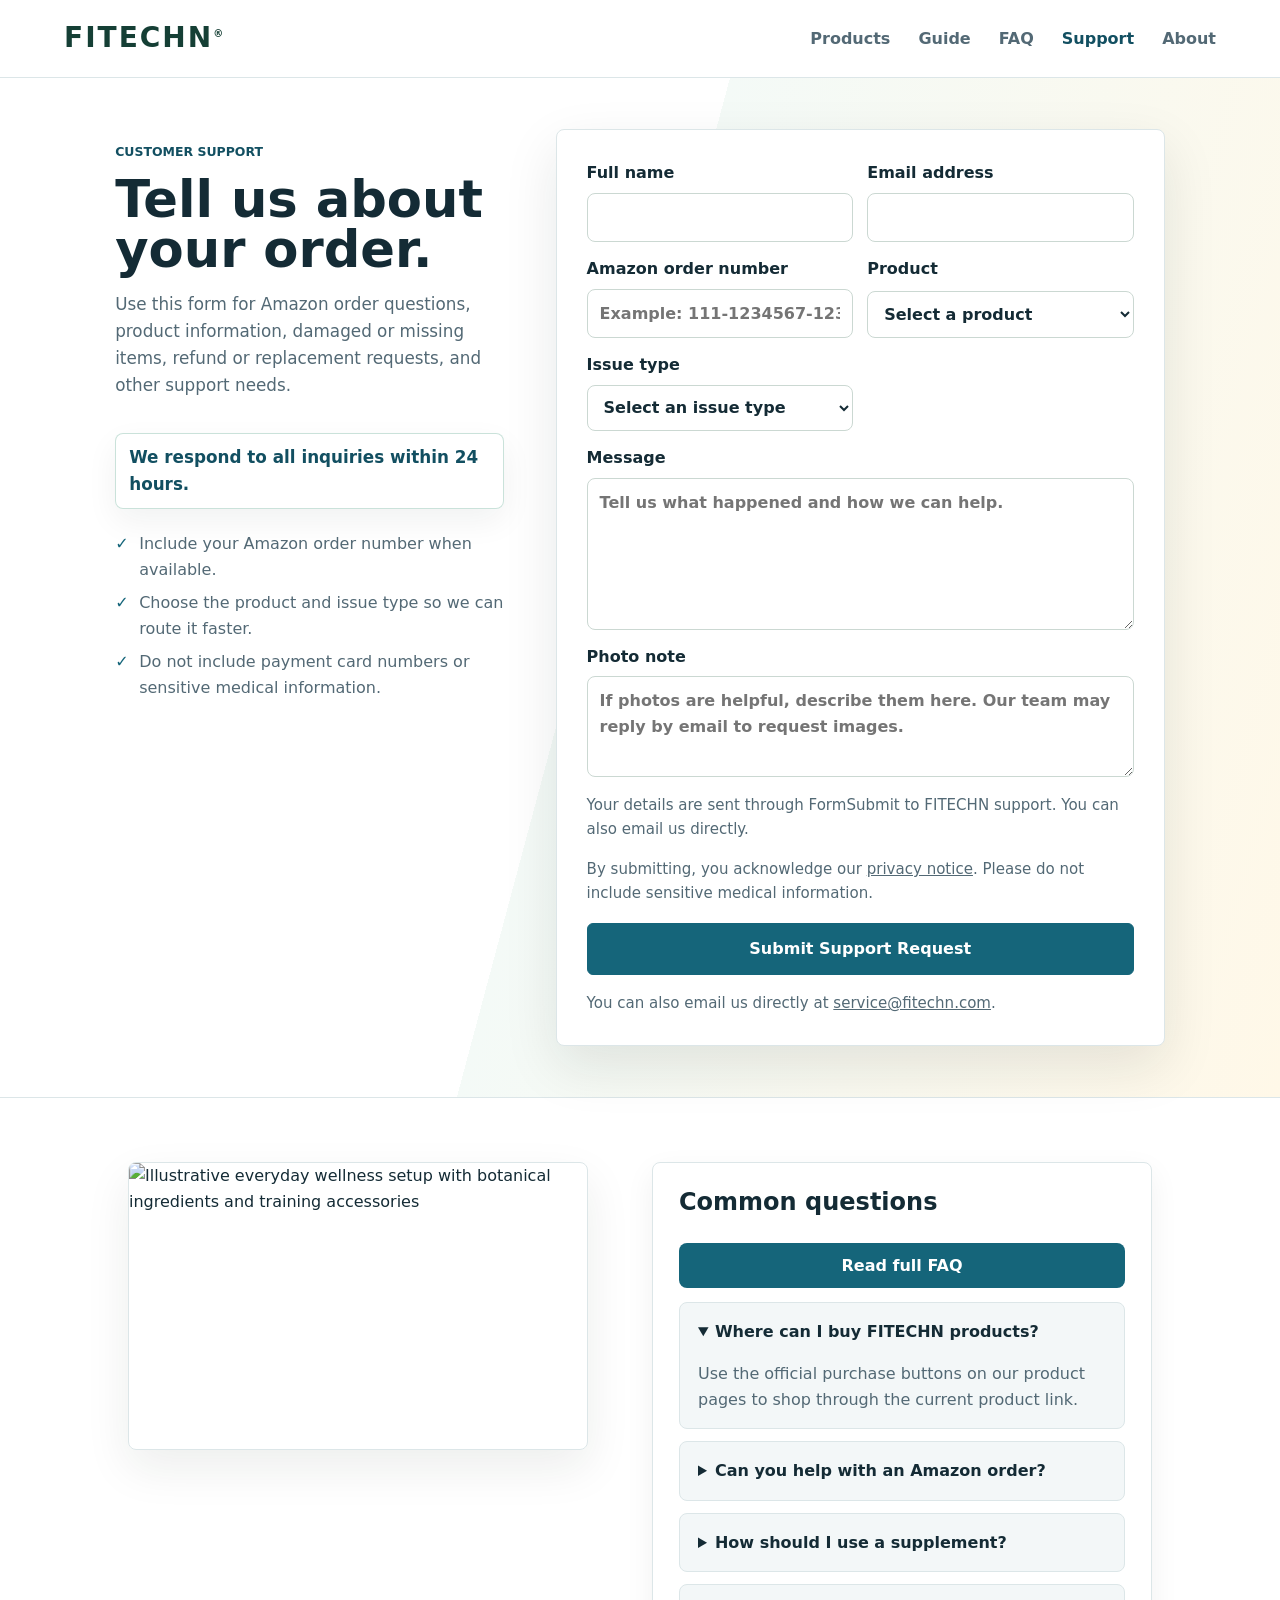
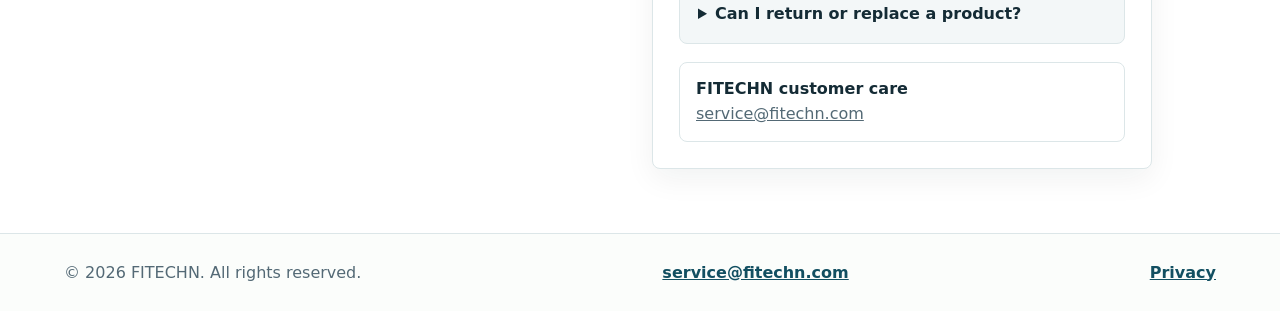
==== support.html @ 208695cc "Publish FITECHN website pages and styles" ====
<!doctype html><html lang="en"><head><meta charset="utf-8"><meta name="viewport" content="width=device-width,initial-scale=1"><title>Support | FITECHN</title><meta name="description" content="FITECHN dietary supplements. Explore creatine gummies and oil of oregano softgels, product details and customer support."><link rel="stylesheet" href="styles.css?v=visual-polish-final"><link rel="stylesheet" href="fitechn.css?v=visual-polish-final"></head><body><header class="site-header"><a class="brand wordmark" href="index.html" aria-label="FITECHN home"><span class="fitechn-wordmark">FITECHN<span>®</span></span></a><nav class="site-nav" aria-label="Primary navigation"><a href="products.html" >Products</a><a href="guide.html" >Guide</a><a href="faq.html" >FAQ</a><a href="support.html" aria-current="page">Support</a><a href="about.html" >About</a></nav></header><main>
<section class="support-entry-section">
  <div class="support-entry-copy">
    <p class="eyebrow">Customer support</p>
    <h1>Tell us about your order.</h1>
    <p>Use this form for Amazon order questions, product information, damaged or missing items, refund or replacement requests, and other support needs.</p>
    <p class="support-promise-chip">We respond to all inquiries within 24 hours.</p>
    <ul class="support-quick-list">
      <li>Include your Amazon order number when available.</li>
      <li>Choose the product and issue type so we can route it faster.</li>
      <li>Do not include payment card numbers or sensitive medical information.</li>
    </ul>
  </div>
  <form class="support-form support-form-priority" id="supportForm" action="https://formsubmit.co/service@fitechn.com" method="POST">
    <input type="hidden" name="_subject" value="New FITECHN support request">
    <input type="hidden" name="_template" value="table">
    <input type="hidden" name="_captcha" value="false">
    <input type="hidden" name="_next" value="https://www.fitechn.com/thank-you.html">
    <div class="support-form-grid">
      <label>Full name<input name="name" autocomplete="name" required></label>
      <label>Email address<input type="email" name="email" autocomplete="email" required></label>
      <label>Amazon order number<input name="Amazon order number" placeholder="Example: 111-1234567-1234567"></label>
      <label>Product<select name="Product" id="productSelect"><option value="">Select a product</option></select></label>
      <label>Issue type<select name="Issue type" required><option value="">Select an issue type</option><option>Order question</option><option>Product information</option><option>Damaged or missing item</option><option>Refund or replacement request</option><option>Other support request</option></select></label>
      <label class="form-wide">Message<textarea name="Message" rows="5" placeholder="Tell us what happened and how we can help." required></textarea></label>
      <label class="form-wide">Photo note<textarea name="Photo note" rows="3" placeholder="If photos are helpful, describe them here. Our team may reply by email to request images."></textarea></label>
    </div>
    <p class="form-note">Your details are sent through FormSubmit to FITECHN support. You can also email us directly.</p>
    <p class="form-note">By submitting, you acknowledge our <a href="privacy.html">privacy notice</a>. Please do not include sensitive medical information.</p><button class="button primary support-submit-button" type="submit">Submit Support Request</button>
    <p class="form-note">You can also email us directly at <a href="mailto:service@fitechn.com">service@fitechn.com</a>.</p>
  </form>
</section>
<section class="support-context-section">
  <figure><img src="assets/brand-studio.png" alt="Illustrative everyday wellness setup with botanical ingredients and training accessories"></figure>
  <aside class="faq-panel support-faq-panel"><h2>Common questions</h2><a class="text-link faq-more-link faq-more-link-top" href="faq.html">Read full FAQ</a><details open><summary>Where can I buy FITECHN products?</summary><p>Use the official purchase buttons on our product pages to shop through the current product link.</p></details><details><summary>Can you help with an Amazon order?</summary><p>Yes. Please include your Amazon order number, product name, email address, and a short explanation of the issue.</p></details><details><summary>How should I use a supplement?</summary><p>Follow the directions on the product label. If you have a medical condition, take medication, are pregnant, or are nursing, ask a healthcare professional first.</p></details><details><summary>Can I return or replace a product?</summary><p>Share your order details with our support team. We will review the request and guide you based on the situation and order policy.</p></details><div class="company-note support-company-note"><strong>FITECHN customer care</strong><br><a href="mailto:service@fitechn.com">service@fitechn.com</a></div></aside>
</section>
</main><footer class="site-footer"><p>&copy; <span id="year"></span> FITECHN. All rights reserved.</p><a href="mailto:service@fitechn.com">service@fitechn.com</a><a href="privacy.html">Privacy</a></footer><script src="products-data.js?v=20261020"></script><script src="site.js?v=wide-restored"></script></body></html>
---- styles.css ----
:root{--ink:#18201f;--muted:#5f6f6b;--line:#dfe8e3;--soft:#f4f8f5;--white:#fff;--green:#0f7b57;--green-dark:#095c42;--gold:#c8912b;--shadow:0 18px 55px rgba(24,32,31,.1)}*{box-sizing:border-box}body{margin:0;font-family:Inter,ui-sans-serif,system-ui,-apple-system,BlinkMacSystemFont,"Segoe UI",sans-serif;color:var(--ink);background:var(--white);line-height:1.6}a{color:inherit}.site-header{position:sticky;top:0;z-index:10;display:flex;align-items:center;justify-content:space-between;gap:24px;min-height:76px;padding:16px clamp(20px,5vw,72px);background:rgba(255,255,255,.94);border-bottom:1px solid var(--line);backdrop-filter:blur(14px)}.brand{display:inline-flex;align-items:center;gap:10px;min-width:max-content;font-weight:800;text-decoration:none}.brand-mark{display:grid;place-items:center;width:34px;height:34px;color:#fff;background:var(--green);border-radius:8px}.site-nav{display:flex;align-items:center;gap:clamp(12px,3vw,28px);color:var(--muted);font-weight:650}.site-nav a{text-decoration:none}.site-nav a:hover,.site-nav [aria-current=page]{color:var(--green-dark)}.hero,.page-hero,.product-detail-hero,.split-section,.section,.support-layout,.values-grid,.notice{width:min(1160px,calc(100% - 40px));margin-inline:auto}.hero{display:grid;grid-template-columns:minmax(0,1.05fr) minmax(280px,.95fr);gap:clamp(32px,6vw,80px);align-items:center;min-height:calc(100vh - 140px);padding:46px 0 36px}.hero h1,.page-hero h1,.product-detail-hero h1{max-width:760px;margin:0;font-size:clamp(2.35rem,5vw,4.8rem);line-height:1.02;letter-spacing:0}.hero-text,.page-hero p,.detail-copy p,.split-section p,.quality-panel p,.values-grid p{color:var(--muted);font-size:1.05rem}.eyebrow,.category{margin:0 0 12px;color:var(--green-dark);font-size:.78rem;font-weight:800;letter-spacing:0;text-transform:uppercase}.hero-actions,.card-actions{display:flex;flex-wrap:wrap;gap:12px;margin-top:26px}.button{display:inline-flex;align-items:center;justify-content:center;min-height:46px;padding:12px 18px;border:1px solid transparent;border-radius:8px;font-weight:800;text-decoration:none;cursor:pointer}.button.primary{color:#fff;background:var(--green)}.button.primary:hover{background:var(--green-dark)}.button.secondary{color:var(--ink);background:#fff;border-color:var(--line)}.button.secondary:hover{border-color:var(--green)}.trust-row{display:flex;flex-wrap:wrap;gap:10px;margin-top:28px}.trust-row a{padding:8px 12px;color:var(--green-dark);background:var(--soft);border:1px solid var(--line);border-radius:8px;font-size:.88rem;font-weight:700;text-decoration:none}.trust-row a:hover{border-color:var(--green);background:#fff}.hero-product{display:grid;place-items:center;min-height:420px;background:linear-gradient(145deg,var(--soft),#eef6fb);border:1px solid var(--line);border-radius:8px;box-shadow:var(--shadow)}.product-visual{position:relative;display:grid;place-items:center;width:164px;height:230px;color:var(--ink);background:linear-gradient(90deg,#f7faf8,#fff 45%,#e9f1ed);border:1px solid #cbd8d2;border-radius:18px 18px 26px 26px;box-shadow:0 18px 36px rgba(24,32,31,.13)}.product-visual.large{width:230px;height:330px}.product-visual.detail{width:min(280px,76vw);height:380px}.cap{position:absolute;top:-34px;width:62%;height:42px;background:var(--green-dark);border-radius:10px 10px 3px 3px}.label{display:grid;place-items:center;width:78%;min-height:34%;padding:14px;text-align:center;color:var(--green-dark);background:#f9fbf7;border:2px solid var(--gold);border-radius:8px;font-weight:700;overflow:hidden;overflow-wrap:anywhere;line-height:1.25}.section{padding:70px 0}.section-heading{max-width:720px;margin-bottom:28px}.section-heading h2,.split-section h2,.quality-panel h3,.faq-panel h2,.values-grid h2,.detail-grid h2{margin:0 0 14px;line-height:1.14}.product-grid{display:grid;grid-template-columns:repeat(3,minmax(0,1fr));gap:20px}.product-card,.values-grid article,.detail-grid article,.faq-panel,.support-form{background:#fff;border:1px solid var(--line);border-radius:8px;box-shadow:0 10px 30px rgba(24,32,31,.06)}.product-card{display:grid;grid-template-rows:260px 1fr;overflow:hidden}.product-card>.product-visual{place-self:center}.product-card-body{padding:22px;border-top:1px solid var(--line)}.product-card h3{min-height:58px;margin:0 0 8px;font-size:1.32rem;line-height:1.2}.product-card p{color:var(--muted)}.split-section{display:grid;grid-template-columns:minmax(0,1fr) minmax(280px,420px);gap:28px;align-items:start;padding:70px 0;border-top:1px solid var(--line)}.quality-panel{padding:26px;background:var(--soft);border:1px solid var(--line);border-radius:8px}.check-list,.plain-list{display:grid;gap:10px;padding:0;margin:0;list-style:none}.check-list li,.plain-list li{position:relative;padding-left:28px}.check-list li:before{content:"✓";position:absolute;left:0;color:var(--green);font-weight:900}.plain-list li:before{content:"";position:absolute;left:0;top:.7em;width:8px;height:8px;background:var(--gold);border-radius:50%}.text-link{color:var(--green-dark);font-weight:800}.notice{margin-bottom:56px;padding:18px 20px;color:#43534f;background:#fffaf0;border:1px solid #efdba8;border-radius:8px}.page-hero{padding:80px 0 44px}.page-hero.compact{max-width:860px}.product-detail-hero{display:grid;grid-template-columns:minmax(260px,420px) minmax(0,1fr);gap:clamp(28px,6vw,72px);align-items:center;padding:82px 0 58px}.product-detail-hero>.product-visual{justify-self:center}.detail-grid,.values-grid{display:grid;grid-template-columns:repeat(3,minmax(0,1fr));gap:20px;width:min(1160px,calc(100% - 40px));margin:0 auto;padding:28px 0 70px}.detail-grid article,.values-grid article{padding:26px}.faq-list,.faq-panel{display:grid;gap:12px}details{padding:16px 18px;background:var(--soft);border:1px solid var(--line);border-radius:8px}summary{color:var(--ink);font-weight:800;cursor:pointer}details p{margin-bottom:0;color:var(--muted)}.support-layout{display:grid;grid-template-columns:minmax(0,1fr) minmax(300px,430px);gap:24px;align-items:start;padding:28px 0 70px}.support-form,.faq-panel{padding:26px}.support-form{display:grid;gap:16px}label{display:grid;gap:7px;color:var(--ink);font-weight:750}input,select,textarea{width:100%;min-height:46px;padding:11px 12px;color:var(--ink);background:#fff;border:1px solid #cbd8d2;border-radius:8px;font:inherit}textarea{resize:vertical}.form-note{margin:0;color:var(--muted);font-size:.94rem}.site-footer{display:flex;justify-content:space-between;gap:18px;padding:26px clamp(20px,5vw,72px);color:var(--muted);border-top:1px solid var(--line)}.site-footer p{margin:0}.site-footer a{color:var(--green-dark);font-weight:750}@media (max-width:900px){.hero,.product-detail-hero,.split-section,.support-layout,.detail-grid,.values-grid{grid-template-columns:1fr}.hero{min-height:auto}.hero-product{min-height:360px}.product-grid{grid-template-columns:repeat(2,minmax(0,1fr))}}@media (max-width:640px){.site-header,.site-footer{align-items:flex-start;flex-direction:column}.site-nav{width:100%;justify-content:space-between}.hero,.page-hero,.product-detail-hero,.section,.split-section,.support-layout,.values-grid,.detail-grid,.notice{width:min(100% - 28px,1160px)}.hero h1,.page-hero h1,.product-detail-hero h1{font-size:2.35rem}.product-grid{grid-template-columns:1fr}.product-card{grid-template-rows:230px 1fr}.button{width:100%}}





.product-photo-wrap{display:grid;place-items:center;min-height:260px;padding:22px;background:#fff}.product-photo-wrap.detail{min-height:420px;padding:28px}.product-photo{display:block;max-width:100%;max-height:250px;object-fit:contain}.product-photo-wrap.detail .product-photo{max-height:390px}.product-card>.product-photo-wrap{place-self:stretch}

.guide-band{border-top:1px solid var(--line)}.guide-grid{display:grid;grid-template-columns:repeat(3,minmax(0,1fr));gap:20px}.guide-card,.guide-article{background:#fff;border:1px solid var(--line);border-radius:8px;box-shadow:0 10px 30px rgba(24,32,31,.06)}.guide-card{padding:24px}.guide-card h3{margin:0 0 10px;font-size:1.22rem;line-height:1.2}.guide-card p{color:var(--muted)}.article-stack{display:grid;gap:22px;width:min(920px,calc(100% - 40px));margin:0 auto;padding:20px 0 70px}.guide-article{padding:30px}.guide-article h2{margin:0 0 14px;line-height:1.16}.guide-article p{color:var(--muted);font-size:1.04rem}@media (max-width:900px){.guide-grid{grid-template-columns:1fr}}@media (max-width:640px){.article-stack{width:min(100% - 28px,920px)}.guide-article{padding:22px}}



.company-note{padding:14px 16px;color:var(--muted);background:#fff;border:1px solid var(--line);border-radius:8px;line-height:1.55}.company-note strong{color:var(--ink)}

.brand-story-band,.story-section{display:grid;grid-template-columns:minmax(0,1fr) minmax(280px,420px);gap:28px;align-items:center;width:min(1160px,calc(100% - 40px));margin:0 auto;padding:64px 0;border-top:1px solid var(--line)}
.brand-story-band{border-bottom:1px solid var(--line)}
.story-copy h2,.story-section h2{margin:0 0 16px;line-height:1.12;font-size:clamp(1.8rem,3vw,2.7rem)}
.story-copy p,.story-section p{color:var(--muted);font-size:1.05rem}
.story-points,.story-card{display:grid;gap:12px;padding:24px;background:var(--soft);border:1px solid var(--line);border-radius:8px}
.story-visual-stack{display:grid;gap:14px}
.image-card{margin:0;overflow:hidden;background:var(--soft);border:1px solid var(--line);border-radius:8px;box-shadow:0 16px 42px rgba(24,32,31,.08)}
.image-card img,.card-image,.wide-image-section img{display:block;width:100%;height:100%;object-fit:cover}
.image-card{aspect-ratio:16/10}
.wide-image-section{width:min(920px,calc(100% - 40px));margin:0 auto 10px;overflow:hidden;aspect-ratio:16/8;border:1px solid var(--line);border-radius:8px;box-shadow:0 16px 42px rgba(24,32,31,.08)}
.card-image{height:clamp(240px,18vw,330px);border-radius:6px;margin-bottom:8px}
.story-points div{display:flex;align-items:center;gap:12px;padding:14px;background:#fff;border:1px solid var(--line);border-radius:8px}
.story-points strong{display:grid;place-items:center;width:34px;height:34px;color:#fff;background:var(--green);border-radius:8px;font-size:.82rem}
.story-points span{font-weight:800;color:var(--green-dark)}
.story-card h3{margin:0 0 10px;font-size:1.3rem}
@media (max-width:900px){.brand-story-band,.story-section{grid-template-columns:1fr}}
@media (max-width:640px){.brand-story-band,.story-section{width:min(100% - 28px,1160px);padding:44px 0}.story-points,.story-card{padding:18px}.wide-image-section{width:min(100% - 28px,920px);aspect-ratio:4/3}.card-image{height:180px}}

.brand{gap:12px}
.brand-mark{position:relative;width:42px;height:42px;background:linear-gradient(135deg,var(--green-dark),var(--green));border-radius:12px;box-shadow:0 10px 22px rgba(9,92,66,.18);overflow:hidden}
.brand-mark:before{content:"";position:absolute;inset:-18px auto auto -16px;width:42px;height:42px;background:rgba(255,255,255,.16);border-radius:50%}
.brand-mark span{position:relative;font-size:.82rem;letter-spacing:0;font-weight:900}
.brand-text{display:grid;gap:1px;line-height:1.05}
.brand-text strong{font-size:1.08rem;letter-spacing:0}
.brand-text small{color:var(--muted);font-size:.68rem;font-weight:800;letter-spacing:.06em;text-transform:uppercase}
@media (max-width:640px){.brand-mark{width:38px;height:38px;border-radius:10px}.brand-text small{font-size:.62rem}.brand-text strong{font-size:1rem}}

.brand.wordmark{gap:0;min-width:0}
.brand-wordmark{position:relative;display:inline-flex;align-items:baseline;gap:0;color:var(--ink);font-size:1.42rem;font-weight:900;line-height:1;letter-spacing:0}
.brand-wordmark span:nth-child(2){color:var(--green);position:relative}
.brand-wordmark span:nth-child(2):before{content:"";position:absolute;right:.15em;top:-.42em;width:.58em;height:.34em;background:var(--green);border-radius:100% 0 100% 0;transform:rotate(-24deg);opacity:.95}
.brand-wordmark span:nth-child(2):after{content:"";position:absolute;left:.04em;right:.06em;bottom:-.18em;height:3px;background:linear-gradient(90deg,rgba(15,123,87,0),var(--green),rgba(15,123,87,0));border-radius:999px}
.brand-wordmark:after{content:"";position:absolute;right:-1.05em;top:.08em;width:.72em;height:.72em;border:2px solid rgba(15,123,87,.28);border-left-color:transparent;border-bottom-color:transparent;border-radius:50%;transform:rotate(24deg)}
@media (max-width:640px){.brand-wordmark{font-size:1.18rem}.brand-wordmark:after{display:none}}

.hero{grid-template-columns:minmax(0,.86fr) minmax(380px,1.14fr);gap:clamp(34px,5vw,70px)}
.hero h1{font-size:clamp(2.45rem,4.8vw,4.8rem)}
.hero-text{max-width:610px}
.hero-showcase{position:relative;display:grid;place-items:center;min-height:560px;padding:34px;background:linear-gradient(145deg,#f7fbf8,#eef7f4 55%,#fff8e8);border:1px solid var(--line);border-radius:8px;box-shadow:var(--shadow);overflow:hidden}
.hero-showcase:before{content:"";position:absolute;inset:10% 8% auto auto;width:220px;height:220px;background:radial-gradient(circle,rgba(15,123,87,.16),rgba(15,123,87,0) 68%);pointer-events:none}
.hero-card{position:relative;z-index:1;display:grid;place-items:center;width:min(100%,360px);padding:24px;background:rgba(255,255,255,.86);border:1px solid rgba(203,216,210,.9);border-radius:8px;box-shadow:0 22px 55px rgba(24,32,31,.12);animation:floatProduct 5s ease-in-out infinite}
.showcase-kicker{justify-self:start;margin:0 0 12px;color:var(--green-dark);font-size:.76rem;font-weight:850;text-transform:uppercase}
.hero-product-photo{display:block;width:min(82%,260px);max-height:310px;object-fit:contain;filter:drop-shadow(0 20px 24px rgba(24,32,31,.16))}
.showcase-copy{width:100%;padding-top:14px;text-align:left}
.showcase-copy h2{margin:0 0 6px;font-size:1.18rem;line-height:1.18}
.showcase-copy p{margin:0;color:var(--muted);font-size:.96rem}
.showcase-badge{position:absolute;z-index:2;padding:10px 12px;color:var(--green-dark);background:#fff;border:1px solid var(--line);border-radius:8px;box-shadow:0 12px 28px rgba(24,32,31,.1);font-size:.88rem;font-weight:800}
.showcase-badge.top{top:56px;right:22px}
.showcase-badge.bottom{left:22px;bottom:64px}
@keyframes floatProduct{0%,100%{transform:translateY(0)}50%{transform:translateY(-10px)}}
@media (max-width:900px){.hero{grid-template-columns:1fr}.hero-showcase{min-height:390px}}
@media (max-width:640px){.hero h1{font-size:2.65rem}.hero-showcase{min-height:430px;padding:18px}.showcase-badge{position:static;justify-self:stretch;margin-top:10px;text-align:center}.hero-card{width:100%;padding:18px}.hero-product-photo{max-height:230px}}

.brand-hub{background:linear-gradient(145deg,#f7fbf8,#eef7f4 54%,#fff8e8);isolation:isolate}
.brand-hub:before{inset:auto -50px -70px auto;width:260px;height:260px;background:radial-gradient(circle,rgba(200,145,43,.18),rgba(200,145,43,0) 68%)}
.hub-orbit{position:absolute;inset:54px;z-index:0;border:1px solid rgba(15,123,87,.16);border-radius:50%;animation:slowSpin 18s linear infinite}
.hub-orbit:before,.hub-orbit:after{content:"";position:absolute;inset:42px;border:1px solid rgba(15,123,87,.13);border-radius:50%}
.hub-orbit:after{inset:86px;border-color:rgba(200,145,43,.18)}
.hub-orbit span{position:absolute;width:12px;height:12px;background:var(--green);border:3px solid #fff;border-radius:50%;box-shadow:0 8px 18px rgba(15,123,87,.24)}
.hub-orbit span:nth-child(1){top:7%;left:48%}
.hub-orbit span:nth-child(2){right:10%;top:58%;background:var(--gold)}
.hub-orbit span:nth-child(3){left:12%;bottom:22%;background:var(--green-dark)}
.hub-card{position:absolute;z-index:1;background:rgba(255,255,255,.9);border:1px solid rgba(203,216,210,.95);border-radius:8px;box-shadow:0 18px 44px rgba(24,32,31,.1);backdrop-filter:blur(10px)}
.primary-hub-card{left:50%;top:50%;display:grid;gap:14px;width:min(80%,410px);padding:34px;transform:translate(-50%,-50%)}
.primary-hub-card h2{margin:0;font-size:clamp(1.8rem,2.8vw,2.35rem);line-height:1.08}
.primary-hub-card p{margin:0;color:var(--muted)}
.mini-button{justify-self:start;padding:9px 12px;color:#fff;background:var(--green);border-radius:8px;font-size:.88rem;font-weight:800;text-decoration:none}
.hub-card.mini{display:flex;align-items:center;gap:12px;min-width:220px;padding:15px 16px;color:var(--green-dark);font-weight:800;animation:floatProduct 5.5s ease-in-out infinite}
.hub-card.mini{text-decoration:none;cursor:pointer;transition:transform .2s ease,border-color .2s ease,box-shadow .2s ease}
.hub-card.mini:hover{border-color:var(--green);box-shadow:0 20px 48px rgba(24,32,31,.14);transform:translateY(-3px)}
.hub-card.mini strong{display:grid;place-items:center;width:34px;height:34px;color:#fff;background:var(--green);border-radius:8px;font-size:.82rem}
.hub-card.mini span{line-height:1.2}
.verify-card{top:58px;right:28px}
.guide-card-hero{left:28px;bottom:84px;animation-delay:.7s}
.support-card-hero{right:44px;bottom:36px;animation-delay:1.2s}
@keyframes slowSpin{to{transform:rotate(360deg)}}
@media (max-width:900px){.hub-orbit{inset:38px}.primary-hub-card{width:min(86%,360px)}}
@media (max-width:640px){.brand-hub{align-content:center;gap:10px}.hub-orbit{inset:36px}.primary-hub-card{position:relative;left:auto;top:auto;width:100%;transform:none}.hub-card.mini{position:relative;left:auto;right:auto;top:auto;bottom:auto;width:100%;min-width:0;animation:none}.verify-card,.guide-card-hero,.support-card-hero{justify-self:stretch}}

.single-product-grid{grid-template-columns:minmax(0,980px);justify-content:center}
.single-product-grid .product-card{display:grid;grid-template-columns:minmax(280px,.9fr) minmax(0,1.1fr);grid-template-rows:auto;align-items:stretch}
.single-product-grid .product-photo-wrap{min-height:390px;background:linear-gradient(145deg,#fff,#f4f8f5)}
.single-product-grid .product-photo{max-height:350px}
.single-product-grid .product-card-body{display:grid;align-content:center;padding:34px;border-top:0;border-left:1px solid var(--line)}
.single-product-grid .product-card h3{min-height:0;font-size:clamp(1.7rem,3vw,2.45rem)}
.single-product-grid .product-card p{font-size:1.05rem}
@media (max-width:760px){.single-product-grid{grid-template-columns:1fr}.single-product-grid .product-card{grid-template-columns:1fr}.single-product-grid .product-photo-wrap{min-height:260px}.single-product-grid .product-photo{max-height:240px}.single-product-grid .product-card-body{padding:22px;border-left:0;border-top:1px solid var(--line)}}

/* Wide full-bleed layout */
:root{--page-pad:clamp(28px,5vw,96px);--wide-content:1500px;--readable:900px}
body{background:#fbfdfb}
main{overflow:hidden}
.site-header{padding-inline:var(--page-pad)}
.hero{width:100%;max-width:none;margin:0;min-height:calc(100vh - 76px);padding:clamp(58px,6vw,100px) var(--page-pad);grid-template-columns:minmax(0,.88fr) minmax(460px,1fr);gap:clamp(44px,6vw,110px);background:linear-gradient(110deg,#fff 0%,#fff 48%,#f1f8f5 48%,#fff8e8 100%);position:relative}
.hero:after{content:"";position:absolute;inset:auto -120px -150px auto;width:460px;height:460px;background:radial-gradient(circle,rgba(15,123,87,.1),rgba(15,123,87,0) 68%);pointer-events:none}
.hero-copy{width:100%;max-width:720px;justify-self:end;position:relative;z-index:1}
.hero h1{max-width:760px;font-size:clamp(3rem,5.5vw,6.4rem)}
.hero-text{max-width:680px;font-size:1.12rem}
.hero-showcase{width:min(100%,720px);min-height:clamp(520px,42vw,660px);justify-self:start;position:relative;z-index:1}
.section{width:100%;max-width:none;margin:0;padding:clamp(72px,6vw,112px) var(--page-pad)}
.section-heading{max-width:var(--readable);margin:0 auto 34px 0}
.section-heading h2{font-size:clamp(2rem,3.2vw,3.7rem)}
.product-grid,.guide-grid{max-width:var(--wide-content);margin-inline:auto}
.hero+.section{background:#fff}
.brand-story-band,.story-section{width:100%;max-width:none;margin:0;padding:clamp(76px,6vw,118px) var(--page-pad);grid-template-columns:minmax(0,.95fr) minmax(420px,.9fr);gap:clamp(36px,6vw,96px);background:#f4f8f5;border-block:1px solid var(--line)}
.brand-story-band>.story-copy,.story-section>div:first-child{max-width:780px;justify-self:end}
.story-copy h2,.story-section h2{font-size:clamp(2rem,3.2vw,3.8rem)}
.story-visual-stack,.story-card{width:100%;max-width:620px;justify-self:start}
.guide-band{background:#fff;border-top:0}
.split-section{width:100%;max-width:none;margin:0;padding:clamp(76px,6vw,112px) var(--page-pad);grid-template-columns:minmax(0,.95fr) minmax(420px,.65fr);gap:clamp(36px,6vw,96px);background:linear-gradient(100deg,#f8fbf9 0%,#f8fbf9 52%,#fff 52%,#fff 100%);border-top:1px solid var(--line)}
.split-section>div:first-child{max-width:760px;justify-self:end}
.quality-panel{width:100%;max-width:520px;justify-self:start}
.notice{width:auto;max-width:none;margin:0 var(--page-pad) 64px;padding:22px 24px}
.page-hero{width:100%;max-width:none;margin:0;padding:clamp(72px,6vw,116px) var(--page-pad) clamp(48px,4vw,72px);background:linear-gradient(110deg,#fff 0%,#fff 55%,#f2f8f5 55%,#fff8e8 100%)}
.page-hero.compact{max-width:none}
.page-hero h1,.page-hero p{max-width:var(--readable)}
.support-layout,.product-detail-hero{width:100%;max-width:none;margin:0;padding:clamp(52px,5vw,84px) var(--page-pad) clamp(80px,6vw,120px);background:#fff}
.support-layout{grid-template-columns:minmax(0,1fr) minmax(390px,520px);gap:clamp(32px,5vw,76px)}
.support-form{max-width:880px;justify-self:end}
.faq-panel{max-width:520px;justify-self:start}
.product-detail-hero{grid-template-columns:minmax(360px,.8fr) minmax(0,1fr);gap:clamp(42px,6vw,100px)}
.detail-grid,.values-grid{width:100%;max-width:none;margin:0;padding:clamp(50px,5vw,86px) var(--page-pad);grid-template-columns:repeat(3,minmax(0,1fr));background:#fbfdfb}
.article-stack{width:100%;max-width:none;padding:24px var(--page-pad) 96px;background:#fff}
.article-stack>.guide-article{max-width:980px;margin-inline:auto}
.wide-image-section{width:calc(100% - (var(--page-pad) * 2));max-width:1320px}
.site-footer{padding-inline:var(--page-pad)}
@media (max-width:1100px){.hero,.brand-story-band,.story-section,.split-section,.support-layout,.product-detail-hero{grid-template-columns:1fr}.hero-copy,.brand-story-band>.story-copy,.story-section>div:first-child,.split-section>div:first-child,.support-form,.faq-panel,.quality-panel,.story-visual-stack,.story-card{justify-self:stretch;max-width:none}.hero-showcase{justify-self:stretch;width:100%}.brand-story-band,.story-section{background:#f4f8f5}.split-section{background:#f8fbf9}.detail-grid,.values-grid{grid-template-columns:1fr}.product-grid{grid-template-columns:repeat(2,minmax(0,1fr))}}
@media (max-width:640px){:root{--page-pad:18px}.hero,.section,.brand-story-band,.story-section,.split-section,.page-hero,.support-layout,.product-detail-hero,.detail-grid,.values-grid,.article-stack{padding-left:var(--page-pad);padding-right:var(--page-pad)}.hero{padding-top:44px;background:linear-gradient(180deg,#fff 0%,#fff 52%,#f2f8f5 52%,#fff8e8 100%)}.hero h1{font-size:2.65rem}.hero-showcase{min-height:430px}.product-grid,.guide-grid{grid-template-columns:1fr}.notice{margin-inline:var(--page-pad)}.wide-image-section{width:calc(100% - (var(--page-pad) * 2))}}

.card-meta{display:flex;align-items:center;justify-content:space-between;gap:10px;margin-bottom:12px}
.card-meta .category,.card-meta .eyebrow{margin:0}
.status-pill{display:inline-flex;align-items:center;min-height:30px;padding:6px 10px;color:var(--green-dark);background:#f4f8f5;border:1px solid var(--line);border-radius:8px;font-size:.75rem;font-weight:850;white-space:nowrap}
.button.disabled{color:#63736f;background:#eef3f0;border-color:var(--line);cursor:not-allowed}
.product-grid{align-items:stretch}
.product-card{min-height:100%}
.product-card-body{display:grid;align-content:start}
.product-card-body .card-actions{align-self:end}
@media (min-width:1101px){.product-grid{grid-template-columns:repeat(3,minmax(0,1fr))}.product-card h3{min-height:64px}}
@media (max-width:640px){.card-meta{align-items:flex-start;flex-direction:column}.status-pill{white-space:normal}}

.product-showcase-section{background:linear-gradient(180deg,#fff 0%,#fff 18%,#f5faf7 18%,#f5faf7 100%);padding-top:clamp(72px,5vw,96px);padding-bottom:clamp(78px,6vw,118px)}
.product-showcase-section .featured-heading{display:grid;grid-template-columns:minmax(0,1.18fr) minmax(360px,.82fr);gap:clamp(28px,5vw,80px);align-items:end;max-width:var(--wide-content);margin:0 auto clamp(30px,3.6vw,54px)}
.product-showcase-section .featured-heading h2{max-width:940px;margin:0;font-size:clamp(2.25rem,3.35vw,4rem);line-height:1.05}
.heading-copy{max-width:620px;margin:0 0 .35rem;color:var(--muted);font-size:1.06rem}
.product-showcase-section .product-grid{gap:28px;max-width:var(--wide-content)}
.product-showcase-section .product-card{grid-template-rows:310px 1fr;border-color:#d8e5de;box-shadow:0 20px 54px rgba(24,32,31,.08)}
.product-showcase-section .product-photo-wrap{min-height:310px;background:linear-gradient(145deg,#fff,#f7fbf8)}
.product-showcase-section .product-photo{max-height:285px}
.product-showcase-section .product-visual{align-self:center;width:150px;height:212px;transform:translateY(10px)}
.product-showcase-section .product-visual .cap{top:-26px;height:34px}
.product-showcase-section .label{font-size:.82rem}
.product-showcase-section .label strong{white-space:nowrap}
.product-showcase-section .product-card-body{min-height:286px;padding:24px 26px 26px}
.product-showcase-section .product-card h3{min-height:58px;margin-bottom:12px;font-size:1.5rem}
.product-showcase-section .product-card p:not(.category){font-size:1rem;line-height:1.55}
.product-showcase-section .card-actions{margin-top:24px}
@media (max-width:1100px){.product-showcase-section .featured-heading{grid-template-columns:1fr;gap:14px}.product-showcase-section .featured-heading h2{max-width:900px}.heading-copy{max-width:820px}.product-showcase-section .product-card{grid-template-rows:280px 1fr}}
@media (max-width:640px){.product-showcase-section{background:#f5faf7}.product-showcase-section .product-card{grid-template-rows:auto}.product-showcase-section .product-photo-wrap{min-height:240px}.product-showcase-section .product-photo{max-height:220px}.product-showcase-section .product-visual{margin:34px 0 18px;transform:none}.product-showcase-section .product-card-body{min-height:auto;padding:22px}.product-showcase-section .product-card h3{min-height:0}}

/* Align the remaining wide sections to the same visual grid */
.guide-band .section-heading{
  display:grid;
  grid-template-columns:minmax(0,.92fr) minmax(360px,.7fr);
  gap:clamp(28px,5vw,80px);
  align-items:end;
  max-width:var(--wide-content);
  margin:0 auto clamp(28px,3.2vw,48px);
}
.guide-band .section-heading .eyebrow,
.guide-band .section-heading h2{grid-column:1}
.guide-band .section-heading h2{max-width:780px;font-size:clamp(2.2rem,3.8vw,4.25rem)}
.guide-band .section-heading p:not(.eyebrow){grid-column:2;grid-row:1 / span 2;align-self:end;max-width:620px;margin:0;color:var(--muted);font-size:1.06rem}
.guide-grid{gap:28px}
.guide-card{display:grid;align-content:start;min-height:260px;padding:28px}
.guide-card .text-link{align-self:end;margin-top:18px}

.brand-story-band,
.story-section,
.split-section,
.support-layout,
.product-detail-hero{
  padding-left:0;
  padding-right:0;
}
.brand-story-band,
.story-section{
  grid-template-columns:minmax(var(--page-pad),1fr) minmax(0,760px) minmax(380px,620px) minmax(var(--page-pad),1fr);
}
.brand-story-band>.story-copy,
.story-section>div:first-child{
  grid-column:2;
  justify-self:stretch;
  max-width:none;
}
.brand-story-band>.story-visual-stack,
.story-section>.story-card{
  grid-column:3;
  justify-self:stretch;
  max-width:none;
}
.image-card{min-height:360px}
.story-points{grid-template-columns:1fr;box-shadow:0 14px 34px rgba(24,32,31,.05)}

.split-section{
  grid-template-columns:minmax(var(--page-pad),1fr) minmax(0,760px) minmax(380px,520px) minmax(var(--page-pad),1fr);
}
.split-section>div:first-child{
  grid-column:2;
  justify-self:stretch;
  max-width:none;
}
.split-section>.quality-panel{
  grid-column:3;
  justify-self:stretch;
  max-width:none;
}

.page-hero{
  display:grid;
  grid-template-columns:minmax(var(--page-pad),1fr) minmax(0,var(--wide-content)) minmax(var(--page-pad),1fr);
  padding-left:0;
  padding-right:0;
}
.page-hero>*{grid-column:2}
.page-hero h1{max-width:960px;font-size:clamp(2.55rem,4.4vw,5.2rem)}
.page-hero p{max-width:820px}

.about-hero-banner{
  position:relative;
  isolation:isolate;
  align-content:center;
  min-height:100vh;
  padding-top:clamp(96px,10vw,150px);
  padding-bottom:clamp(72px,8vw,126px);
  overflow:hidden;
  color:var(--ink);
  background:#f6faf8;
}
.about-hero-banner:before,
.about-hero-banner:after{
  content:"";
  position:absolute;
  inset:0;
  pointer-events:none;
}
.about-hero-banner:before{
  z-index:-2;
  background-image:url("assets/brand-studio.png");
  background-position:center;
  background-size:cover;
  transform:scale(1.01);
}
.about-hero-banner:after{
  z-index:-1;
  background:
    linear-gradient(90deg,rgba(255,255,255,.94) 0%,rgba(255,255,255,.78) 38%,rgba(255,255,255,.34) 68%,rgba(255,255,255,.06) 100%),
    linear-gradient(180deg,rgba(255,255,255,.12),rgba(244,248,245,.24));
}
.about-hero-banner .eyebrow{color:var(--green-dark)}
.about-hero-banner h1{
  color:var(--ink);
  text-shadow:none;
}
.about-hero-banner p{
  color:#43534f;
  text-shadow:none;
}
@media (max-width:700px){
  .about-hero-banner{
    min-height:100vh;
    align-content:center;
    padding-top:72px;
    padding-bottom:48px;
  }
  .about-hero-banner h1{font-size:clamp(2.15rem,10vw,3rem)}
  .about-hero-banner p{font-size:1rem;line-height:1.5}
  .about-hero-banner:before{background-position:64% center}
  .about-hero-banner:after{
    background:
      linear-gradient(90deg,rgba(255,255,255,.96) 0%,rgba(255,255,255,.84) 62%,rgba(255,255,255,.50) 100%),
      linear-gradient(180deg,rgba(255,255,255,.12),rgba(244,248,245,.42));
  }
}

.section:not(.product-showcase-section) .product-grid,
.section:not(.product-showcase-section) .guide-grid{
  max-width:var(--wide-content);
}
.products-page-list .product-grid{margin-top:0}

.support-layout{
  grid-template-columns:minmax(var(--page-pad),1fr) minmax(0,860px) minmax(380px,520px) minmax(var(--page-pad),1fr);
}
.support-layout>.support-form{grid-column:2;justify-self:stretch;max-width:none}
.support-layout>.faq-panel{grid-column:3;justify-self:stretch;max-width:none}

.product-detail-hero{
  grid-template-columns:minmax(var(--page-pad),1fr) minmax(340px,520px) minmax(0,860px) minmax(var(--page-pad),1fr);
}
.product-detail-hero>.product-photo-wrap,
.product-detail-hero>.product-visual{grid-column:2;justify-self:stretch}
.product-detail-hero>.detail-copy{grid-column:3;align-self:center}

.detail-grid,.values-grid{
  grid-template-columns:minmax(var(--page-pad),1fr) repeat(3,minmax(0,1fr)) minmax(var(--page-pad),1fr);
  gap:24px;
  padding-left:0;
  padding-right:0;
}
.detail-grid>article:nth-child(1),.values-grid>article:nth-child(1){grid-column:2}
.detail-grid>article:nth-child(2),.values-grid>article:nth-child(2){grid-column:3}
.detail-grid>article:nth-child(3),.values-grid>article:nth-child(3){grid-column:4}

.notice{max-width:var(--wide-content);margin-left:auto;margin-right:auto}

@media (max-width:1100px){
  .guide-band .section-heading{grid-template-columns:1fr}
  .guide-band .section-heading .eyebrow,
  .guide-band .section-heading h2,
  .guide-band .section-heading p:not(.eyebrow){grid-column:1;grid-row:auto;max-width:900px}
  .brand-story-band,.story-section,.split-section,.support-layout,.product-detail-hero{padding-left:var(--page-pad);padding-right:var(--page-pad);grid-template-columns:1fr}
  .brand-story-band>.story-copy,.brand-story-band>.story-visual-stack,.story-section>div:first-child,.story-section>.story-card,.split-section>div:first-child,.split-section>.quality-panel,.support-layout>.support-form,.support-layout>.faq-panel,.product-detail-hero>.product-photo-wrap,.product-detail-hero>.product-visual,.product-detail-hero>.detail-copy{grid-column:1}
  .detail-grid,.values-grid{padding-left:var(--page-pad);padding-right:var(--page-pad);grid-template-columns:1fr}
  .detail-grid>article:nth-child(n),.values-grid>article:nth-child(n){grid-column:1}
}
@media (max-width:640px){
  .guide-card{min-height:auto;padding:22px}
  .image-card{min-height:240px}
}

.guide-layout{
  display:grid;
  grid-template-columns:minmax(var(--page-pad),1fr) minmax(260px,360px) minmax(0,980px) minmax(var(--page-pad),1fr);
  gap:clamp(28px,4vw,64px);
  align-items:start;
  padding-top:clamp(56px,5vw,86px);
  background:linear-gradient(90deg,#f5faf7 0%,#f5faf7 38%,#fff 38%,#fff 100%);
}
.wide-image-section{
  margin-top:0;
  margin-bottom:0;
  max-width:var(--wide-content);
  border-radius:0 0 8px 8px;
}
.guide-index{
  grid-column:2;
  position:sticky;
  top:104px;
  display:grid;
  gap:16px;
  padding:28px;
  background:#fff;
  border:1px solid var(--line);
  border-radius:8px;
  box-shadow:0 14px 36px rgba(24,32,31,.06);
}
.guide-index h2{margin:0;font-size:clamp(1.7rem,2.3vw,2.4rem);line-height:1.08}
.guide-index p{margin:0;color:var(--muted)}
.guide-index nav{display:grid;gap:10px;margin-top:8px}
.guide-index a{display:flex;align-items:center;justify-content:space-between;min-height:42px;padding:10px 12px;color:var(--green-dark);background:var(--soft);border:1px solid var(--line);border-radius:8px;font-weight:800;text-decoration:none}
.guide-index a:after{content:"›";font-size:1.25rem;line-height:1}
.guide-articles{
  grid-column:3;
  display:grid;
  gap:24px;
}
.guide-layout>.guide-article{max-width:none;margin:0}
.guide-layout .guide-article{
  max-width:none;
  padding:34px 38px;
}
.guide-layout .guide-article h2{font-size:clamp(1.8rem,2.5vw,2.8rem)}
.guide-layout .guide-article p{max-width:850px}
@media (max-width:1100px){
  .guide-layout{grid-template-columns:1fr;background:#fff;padding-left:var(--page-pad);padding-right:var(--page-pad)}
  .guide-index,.guide-articles{grid-column:1}
  .guide-index{position:relative;top:auto}
}
@media (max-width:640px){
  .guide-layout .guide-article,.guide-index{padding:22px}
}

@media (max-width:640px){
  .brand-story-band .story-visual-stack,
  .story-section .story-card,
  .brand-story-band .image-card,
  .story-section .image-card{
    min-width:0;
    max-width:calc(100vw - (var(--page-pad) * 2));
  }
  .brand-hub{
    overflow:hidden;
  }
}

/* Enriched magnesium-focused content */
.home-magnesium-focus,
.magnesium-feature-band,
.magnesium-snapshot-section,
.amazon-gallery-section,
.why-gummies-section,
.quality-commitment-section,
.ingredient-story-section,
.badge-marquee-section{
  width:100%;
  max-width:none;
  margin:0;
  padding:clamp(76px,6vw,118px) var(--page-pad);
}

.home-magnesium-focus{
  display:grid;
  grid-template-columns:minmax(420px,.95fr) minmax(0,.85fr);
  gap:clamp(36px,6vw,92px);
  align-items:center;
  background:#fff;
  border-top:1px solid var(--line);
}

.home-magnesium-image,
.magnesium-hero-image{
  margin:0;
  overflow:hidden;
  background:#fff8e8;
  border:1px solid var(--line);
  border-radius:8px;
  box-shadow:0 22px 60px rgba(24,32,31,.1);
}

.home-magnesium-image{
  justify-self:end;
  width:min(100%,760px);
  aspect-ratio:16/10;
}

.home-magnesium-image img,
.magnesium-hero-image img{
  display:block;
  width:100%;
  height:100%;
  object-fit:cover;
}

.home-magnesium-copy{
  max-width:720px;
}

.home-magnesium-copy h2,
.magnesium-feature-copy h2,
.magnesium-snapshot-section h2,
.amazon-gallery-section h2,
.why-gummies-section h2,
.quality-commitment-section h2,
.ingredient-story-section h2,
.badge-marquee-section h2{
  margin:0 0 16px;
  font-size:clamp(2rem,3.5vw,4rem);
  line-height:1.08;
}

.home-magnesium-copy p,
.magnesium-feature-copy p,
.magnesium-snapshot-section p,
.amazon-gallery-section .section-heading p,
.why-gummies-section p,
.quality-commitment-section p,
.ingredient-story-section .section-heading p,
.badge-marquee-section p{
  color:var(--muted);
  font-size:1.05rem;
}

.mini-metric-grid{
  display:grid;
  grid-template-columns:repeat(3,minmax(0,1fr));
  gap:12px;
  margin:28px 0 4px;
}

.mini-metric-grid div{
  padding:16px;
  background:var(--soft);
  border:1px solid var(--line);
  border-radius:8px;
}

.mini-metric-grid strong{
  display:block;
  color:var(--green-dark);
  font-size:1.4rem;
  line-height:1;
}

.mini-metric-grid span{
  display:block;
  margin-top:8px;
  color:var(--muted);
  font-size:.9rem;
  line-height:1.35;
}

.magnesium-feature-band{
  display:grid;
  grid-template-columns:minmax(420px,.95fr) minmax(0,.85fr);
  gap:clamp(36px,6vw,92px);
  align-items:center;
  background:#f7fbf8;
  border-block:1px solid var(--line);
}

.magnesium-hero-image{
  justify-self:end;
  width:min(100%,820px);
  aspect-ratio:16/10;
}

.magnesium-feature-copy{
  max-width:720px;
}

.magnesium-feature-copy .button{
  margin-top:26px;
}

.magnesium-snapshot-section{
  background:#fff;
}

.magnesium-snapshot-section .section-heading{
  max-width:var(--wide-content);
  margin:0 auto 34px;
}

.snapshot-grid{
  display:grid;
  grid-template-columns:repeat(4,minmax(0,1fr));
  gap:14px;
  max-width:var(--wide-content);
  margin:0 auto;
}

.snapshot-item{
  display:grid;
  gap:8px;
  min-height:118px;
  padding:22px;
  background:#fbfdfb;
  border:1px solid var(--line);
  border-radius:8px;
  box-shadow:0 12px 34px rgba(24,32,31,.05);
}

.snapshot-item span{
  color:var(--muted);
  font-size:.8rem;
  font-weight:850;
  text-transform:uppercase;
}

.snapshot-item strong{
  color:var(--green-dark);
  font-size:clamp(1.1rem,1.4vw,1.45rem);
  line-height:1.2;
}

.amazon-gallery-section{
  background:#f5faf7;
  border-block:1px solid var(--line);
}

.amazon-gallery-grid{
  display:grid;
  grid-template-columns:repeat(3,minmax(0,1fr));
  gap:24px;
  max-width:var(--wide-content);
  margin:0 auto;
}

.amazon-gallery-card{
  display:grid;
  grid-template-rows:auto 1fr;
  overflow:hidden;
  background:#fff;
  border:1px solid var(--line);
  border-radius:8px;
  box-shadow:0 18px 48px rgba(24,32,31,.07);
}

.amazon-gallery-card figure{
  display:grid;
  place-items:center;
  margin:0;
  min-height:310px;
  padding:18px;
  background:linear-gradient(145deg,#fff,#f7fbf8 65%,#fff8e8);
  border-bottom:1px solid var(--line);
}

.amazon-gallery-card img{
  display:block;
  width:100%;
  max-height:300px;
  object-fit:contain;
}

.amazon-gallery-card div{
  display:grid;
  align-content:start;
  gap:8px;
  padding:22px;
}

.amazon-gallery-card h3{
  margin:0;
  font-size:1.22rem;
  line-height:1.2;
}

.amazon-gallery-card p{
  margin:0;
  color:var(--muted);
}

.why-gummies-section{
  display:grid;
  grid-template-columns:minmax(320px,.62fr) minmax(0,1fr);
  gap:clamp(34px,5vw,82px);
  align-items:center;
  background:#fff;
}

.why-gummies-copy{
  max-width:660px;
  justify-self:end;
}

.why-gummies-grid{
  display:grid;
  grid-template-columns:repeat(2,minmax(0,1fr));
  gap:18px;
  max-width:900px;
}

.why-gummies-grid article{
  padding:26px;
  background:#fbfdfb;
  border:1px solid var(--line);
  border-radius:8px;
  box-shadow:0 14px 38px rgba(24,32,31,.05);
}

.why-gummies-grid strong{
  display:grid;
  place-items:center;
  width:38px;
  height:38px;
  color:#fff;
  background:var(--green);
  border-radius:8px;
  font-size:.86rem;
}

.why-gummies-grid h3{
  margin:18px 0 8px;
  font-size:1.25rem;
  line-height:1.16;
}

.why-gummies-grid p{
  margin:0;
}

.badge-marquee-section{
  background:#fff;
}

.badge-marquee-section .section-heading,
.amazon-gallery-section .section-heading,
.video-section .section-heading,
.ingredient-story-section .section-heading,
.product-faq-section .section-heading{
  max-width:var(--wide-content);
  margin:0 auto 34px;
}

.section-heading.centered{
  text-align:center;
  max-width:880px;
}

.badge-marquee{
  max-width:var(--wide-content);
  margin:0 auto;
  overflow:hidden;
  border:1px solid var(--line);
  border-radius:8px;
  background:#fff;
  mask-image:linear-gradient(90deg,transparent,#000 8%,#000 92%,transparent);
}

.badge-track{
  display:flex;
  width:max-content;
  gap:clamp(22px,3vw,46px);
  padding:28px 34px;
  animation:badgeScroll 34s linear infinite;
}

.badge-item{
  display:grid;
  place-items:center;
  gap:10px;
  width:138px;
  margin:0;
  text-align:center;
  color:var(--green-dark);
  font-weight:850;
}

.badge-item img{
  width:96px;
  height:96px;
  object-fit:contain;
}

.badge-item figcaption{
  font-size:.82rem;
  line-height:1.2;
}

@keyframes badgeScroll{
  to{transform:translateX(-50%)}
}

.quality-commitment-section{
  display:grid;
  grid-template-columns:minmax(320px,.7fr) minmax(0,1fr);
  gap:clamp(34px,5vw,86px);
  align-items:start;
  background:#fffaf0;
  border-block:1px solid #efdba8;
}

.quality-commitment-card{
  max-width:700px;
  justify-self:end;
}

.quality-commitment-list{
  display:grid;
  gap:14px;
  max-width:820px;
  margin:0;
  padding:0;
  list-style:none;
}

.quality-commitment-list li{
  position:relative;
  padding:18px 20px 18px 52px;
  background:#fff;
  border:1px solid #efdba8;
  border-radius:8px;
  box-shadow:0 14px 38px rgba(200,145,43,.08);
}

.quality-commitment-list li:before{
  content:"";
  position:absolute;
  left:20px;
  top:22px;
  width:12px;
  height:12px;
  background:var(--gold);
  border-radius:50%;
  box-shadow:0 0 0 5px rgba(200,145,43,.14);
}

.video-section{
  background:#f5faf7;
}

.video-grid{
  display:grid;
  grid-template-columns:repeat(3,minmax(0,1fr));
  gap:28px;
  max-width:var(--wide-content);
  margin:0 auto;
}

.video-card{
  display:grid;
  gap:14px;
  padding:18px;
  background:#fff;
  border:1px solid var(--line);
  border-radius:8px;
  box-shadow:0 18px 46px rgba(24,32,31,.08);
}

.video-card h3{
  margin:0;
  color:var(--green-dark);
  font-size:1.35rem;
}

.video-card video{
  display:block;
  width:100%;
  aspect-ratio:9/14;
  max-height:560px;
  object-fit:cover;
  background:#0d1514;
  border-radius:8px;
}

.ingredient-story-section{
  background:#fff;
}

.ingredient-grid{
  display:grid;
  grid-template-columns:repeat(4,minmax(0,1fr));
  gap:24px;
  max-width:var(--wide-content);
  margin:0 auto;
}

.ingredient-card{
  display:grid;
  align-content:start;
  gap:16px;
  padding:20px;
  text-align:center;
  background:#fff;
  border:1px solid var(--line);
  border-radius:8px;
  box-shadow:0 16px 42px rgba(24,32,31,.06);
}

.ingredient-card img{
  width:100%;
  aspect-ratio:1/1;
  object-fit:cover;
  border-radius:6px;
  background:#f2fbfb;
}

.ingredient-card h3{
  margin:0;
  font-size:1.3rem;
  line-height:1.18;
}

.ingredient-card p{
  margin:0;
  color:var(--muted);
  font-size:.98rem;
}

.product-faq-section{
  background:#fff;
}

.product-faq-section .faq-list{
  display:grid;
  grid-template-columns:repeat(2,minmax(0,1fr));
  gap:14px;
  max-width:var(--wide-content);
  margin:0 auto;
}

.product-faq-section details{
  background:#fbfdfb;
}

.placeholder-product{
  opacity:.82;
}

.placeholder-product .product-visual{
  filter:saturate(.72);
}

.product-showcase-section .product-grid{
  grid-template-columns:minmax(360px,1.12fr) repeat(2,minmax(280px,.94fr));
  align-items:stretch;
}

.guide-layout .guide-article{
  border-left:4px solid rgba(15,123,87,.65);
}

.guide-layout .guide-article:nth-child(2){
  border-left-color:rgba(200,145,43,.72);
}

.guide-layout .guide-article:nth-child(3){
  border-left-color:rgba(9,92,66,.72);
}

.guide-overview-section{
  display:grid;
  grid-template-columns:minmax(320px,.72fr) minmax(0,1.18fr);
  gap:clamp(34px,5vw,86px);
  align-items:center;
  width:100%;
  max-width:none;
  margin:0;
  padding:clamp(58px,5vw,92px) var(--page-pad);
  background:linear-gradient(100deg,#f5faf7 0%,#f5faf7 46%,#fff 46%,#fff 100%);
  border-block:1px solid var(--line);
}

.guide-overview-copy{
  justify-self:end;
  width:100%;
  max-width:540px;
  padding:clamp(24px,3vw,36px);
  background:#fff;
  border:1px solid var(--line);
  border-radius:8px;
  box-shadow:0 18px 48px rgba(24,32,31,.07);
}

.guide-overview-copy h2{
  margin:0 0 16px;
  font-size:clamp(2rem,3vw,3.35rem);
  line-height:1.04;
}

.guide-overview-copy p:not(.eyebrow){
  margin:0;
  color:var(--muted);
}

.guide-topic-links{
  display:grid;
  gap:10px;
  margin-top:24px;
}

.guide-topic-links a{
  display:flex;
  align-items:center;
  justify-content:space-between;
  min-height:48px;
  padding:11px 14px;
  color:var(--green-dark);
  background:var(--soft);
  border:1px solid var(--line);
  border-radius:8px;
  font-weight:850;
  text-decoration:none;
}

.guide-topic-links a:after{
  content:"›";
  font-size:1.25rem;
  line-height:1;
}

.guide-topic-links a:hover{
  background:#fff;
  border-color:var(--green);
}

.guide-overview-image{
  justify-self:start;
  width:min(100%,980px);
  margin:0;
  overflow:hidden;
  aspect-ratio:16/7.2;
  background:#f7fbf8;
  border:1px solid var(--line);
  border-radius:8px;
  box-shadow:0 22px 58px rgba(24,32,31,.09);
}

.guide-overview-image img{
  display:block;
  width:100%;
  height:100%;
  object-fit:cover;
}

.guide-articles-section{
  display:grid;
  gap:22px;
  width:100%;
  max-width:none;
  margin:0;
  padding:clamp(64px,6vw,104px) var(--page-pad);
  background:#fff;
}

.guide-articles-section .guide-article{
  display:grid;
  grid-template-columns:minmax(230px,.36fr) minmax(0,1fr);
  column-gap:clamp(28px,4vw,68px);
  row-gap:12px;
  width:100%;
  max-width:var(--wide-content);
  margin:0 auto;
  padding:clamp(28px,3vw,42px);
  border-top:4px solid rgba(15,123,87,.65);
  border-left:1px solid var(--line);
  box-shadow:0 16px 44px rgba(24,32,31,.055);
}

.guide-articles-section .guide-article:nth-child(2){
  border-top-color:rgba(200,145,43,.72);
}

.guide-articles-section .guide-article:nth-child(3){
  border-top-color:rgba(9,92,66,.72);
}

.guide-articles-section .category,
.guide-articles-section .guide-article h2{
  grid-column:1;
}

.guide-articles-section .guide-article h2{
  margin:0;
  font-size:clamp(1.75rem,2.55vw,3rem);
}

.guide-articles-section .guide-article>p:not(.category),
.guide-articles-section .guide-article>ul{
  grid-column:2;
}

.guide-articles-section .guide-article>p:not(.category){
  margin:0;
  max-width:900px;
}

@media (max-width:1100px){
  .guide-overview-section{
    grid-template-columns:1fr;
    background:#f5faf7;
  }
  .guide-overview-copy,
  .guide-overview-image{
    justify-self:stretch;
    max-width:none;
    width:100%;
  }
  .guide-articles-section .guide-article{
    grid-template-columns:1fr;
  }
  .guide-articles-section .category,
  .guide-articles-section .guide-article h2,
  .guide-articles-section .guide-article>p:not(.category),
  .guide-articles-section .guide-article>ul{
    grid-column:1;
  }
}

@media (max-width:640px){
  .guide-overview-section,
  .guide-articles-section{
    padding-left:var(--page-pad);
    padding-right:var(--page-pad);
  }
  .guide-overview-image{
    aspect-ratio:4/3;
  }
  .guide-articles-section .guide-article{
    padding:22px;
  }
}

@media (prefers-reduced-motion:reduce){
  .badge-track,
  .hub-orbit,
  .hero-card,
  .hub-card.mini{
    animation:none;
  }
}

@media (max-width:1100px){
  .home-magnesium-focus,
  .magnesium-feature-band,
  .why-gummies-section,
  .quality-commitment-section{
    grid-template-columns:1fr;
  }
  .home-magnesium-image,
  .magnesium-hero-image,
  .home-magnesium-copy,
  .magnesium-feature-copy,
  .why-gummies-copy,
  .quality-commitment-card{
    justify-self:stretch;
    max-width:none;
    width:100%;
  }
  .snapshot-grid{
    grid-template-columns:repeat(2,minmax(0,1fr));
  }
  .amazon-gallery-grid{
    grid-template-columns:repeat(2,minmax(0,1fr));
  }
  .video-grid,
  .ingredient-grid{
    grid-template-columns:1fr 1fr;
  }
  .product-faq-section .faq-list{
    grid-template-columns:1fr;
  }
  .product-showcase-section .product-grid{
    grid-template-columns:repeat(2,minmax(0,1fr));
  }
}

@media (max-width:700px){
  .home-magnesium-focus,
  .magnesium-feature-band,
  .magnesium-snapshot-section,
  .amazon-gallery-section,
  .why-gummies-section,
  .quality-commitment-section,
  .ingredient-story-section,
  .badge-marquee-section{
    padding-left:var(--page-pad);
    padding-right:var(--page-pad);
  }
  .home-magnesium-image,
  .magnesium-hero-image{
    aspect-ratio:4/3;
  }
  .mini-metric-grid,
  .snapshot-grid,
  .amazon-gallery-grid,
  .why-gummies-grid,
  .video-grid,
  .ingredient-grid,
  .product-showcase-section .product-grid{
    grid-template-columns:1fr;
  }
  .badge-track{
    gap:22px;
    padding:22px 24px;
  }
  .badge-item{
    width:112px;
  }
  .badge-item img{
    width:78px;
    height:78px;
  }
  .video-card video{
    max-height:none;
  }
}

/* Final image placement polish */
.home-hero-photo{
  display:block;
  margin:0;
  padding:0;
  min-height:clamp(520px,42vw,660px);
  background:#f6faf8;
}

.home-hero-photo:before{
  display:none;
}

.home-hero-photo img{
  display:block;
  width:100%;
  height:100%;
  min-height:inherit;
  object-fit:cover;
}

.home-hero-photo figcaption{
  position:absolute;
  left:clamp(18px,3vw,34px);
  right:clamp(18px,3vw,34px);
  bottom:clamp(18px,3vw,34px);
  display:grid;
  grid-template-columns:repeat(3,minmax(0,1fr));
  gap:12px;
}

.home-hero-photo figcaption span{
  min-height:58px;
  padding:14px 16px;
  color:var(--green-dark);
  background:rgba(255,255,255,.78);
  border:1px solid rgba(203,216,210,.9);
  border-radius:8px;
  box-shadow:0 14px 34px rgba(24,32,31,.08);
  backdrop-filter:blur(10px);
  font-size:.9rem;
  font-weight:850;
  line-height:1.25;
}

.support-visual-band{
  display:grid;
  grid-template-columns:minmax(var(--page-pad),1fr) minmax(320px,620px) minmax(0,760px) minmax(var(--page-pad),1fr);
  gap:clamp(28px,5vw,72px);
  align-items:center;
  width:100%;
  margin:0;
  padding:clamp(56px,5vw,86px) 0;
  background:#f5faf7;
  border-block:1px solid var(--line);
}

.support-visual-band figure{
  grid-column:2;
  margin:0;
  overflow:hidden;
  aspect-ratio:16/10;
  background:#fff;
  border:1px solid var(--line);
  border-radius:8px;
  box-shadow:0 20px 54px rgba(24,32,31,.08);
}

.support-visual-band img{
  display:block;
  width:100%;
  height:100%;
  object-fit:cover;
}

.support-visual-band>div{
  grid-column:3;
  max-width:660px;
}

.support-visual-band h2{
  margin:0 0 14px;
  font-size:clamp(1.9rem,3vw,3.4rem);
  line-height:1.08;
}

.support-visual-band p:not(.eyebrow){
  margin:0;
  color:var(--muted);
  font-size:1.05rem;
}

@media (max-width:1100px){
  .support-visual-band{
    grid-template-columns:1fr;
    padding-left:var(--page-pad);
    padding-right:var(--page-pad);
  }
  .support-visual-band figure,
  .support-visual-band>div{
    grid-column:1;
    width:100%;
    max-width:none;
  }
}

@media (max-width:700px){
  .home-hero-photo{
    min-height:430px;
  }
  .home-hero-photo figcaption{
    position:relative;
    left:auto;
    right:auto;
    bottom:auto;
    grid-template-columns:1fr;
    padding:14px;
    background:#fff;
  }
  .home-hero-photo figcaption span{
    min-height:0;
  }
  .support-visual-band figure{
    aspect-ratio:4/3;
  }
}

/* Home hero balance */
.hero{
  min-height:calc(100vh - 76px);
  grid-template-columns:minmax(420px,.92fr) minmax(560px,1.08fr);
  align-items:center;
  gap:clamp(44px,5vw,88px);
  background:
    radial-gradient(circle at 82% 42%,rgba(15,123,87,.08),rgba(15,123,87,0) 34%),
    linear-gradient(90deg,#fff 0%,#fff 52%,#f7fbf8 52%,#fff8e8 100%);
}

.hero:after{
  display:none;
}

.hero-copy{
  max-width:680px;
}

.hero h1{
  max-width:680px;
  font-size:clamp(3.25rem,4.65vw,5.6rem);
}

.hero-text{
  max-width:620px;
}

.home-hero-photo{
  width:100%;
  min-height:clamp(560px,43vw,720px);
  box-shadow:0 24px 70px rgba(24,32,31,.11);
}

.home-hero-photo img{
  object-position:center;
}

.home-hero-photo figcaption{
  display:none;
}

@media (max-width:1100px){
  .hero{
    grid-template-columns:1fr;
    background:linear-gradient(180deg,#fff 0%,#fff 50%,#f6faf7 50%,#fff8e8 100%);
  }
  .hero-copy{
    justify-self:stretch;
    max-width:780px;
  }
  .home-hero-photo{
    min-height:clamp(380px,55vw,560px);
  }
}

@media (max-width:700px){
  .hero h1{
    font-size:clamp(2.55rem,12vw,3.55rem);
  }
  .home-hero-photo{
    min-height:360px;
  }
}

.faq-hero{
  position:relative;
  isolation:isolate;
  align-content:center;
  min-height:clamp(560px,72vh,760px);
  padding-top:clamp(96px,8vw,138px);
  padding-bottom:clamp(72px,7vw,110px);
  overflow:hidden;
  text-align:left;
  background:#f6faf8;
}

.faq-hero:before,
.faq-hero:after{
  content:"";
  position:absolute;
  inset:0;
  pointer-events:none;
}

.faq-hero:before{
  z-index:-2;
  background-image:url("assets/brand-studio.png");
  background-position:center;
  background-size:cover;
  transform:scale(1.01);
}

.faq-hero:after{
  z-index:-1;
  background:
    linear-gradient(90deg,rgba(255,255,255,.93) 0%,rgba(255,255,255,.76) 38%,rgba(255,255,255,.34) 68%,rgba(255,255,255,.08) 100%),
    linear-gradient(180deg,rgba(255,255,255,.08),rgba(244,248,245,.22));
}

.faq-hero h1{
  max-width:780px;
  margin:0;
  font-size:clamp(2.8rem,4.15vw,5rem);
}

.faq-hero p{
  max-width:650px;
}

.faq-hero p:last-child{
  margin-top:10px;
}

.faq-hero a{
  color:var(--green-dark);
  font-weight:800;
}

.faq-page-section{
  width:min(980px,calc(100% - 40px));
  margin:0 auto;
  padding:clamp(44px,5vw,72px) 0 70px;
}

.faq-page-list{
  display:grid;
  gap:14px;
}

.faq-page-list details{
  padding:0;
  overflow:hidden;
  background:#fff;
  box-shadow:0 12px 32px rgba(24,32,31,.05);
}

.faq-page-list summary{
  position:relative;
  padding:20px 56px 20px 22px;
  font-size:clamp(1rem,1.35vw,1.2rem);
  list-style:none;
}

.faq-page-list summary::-webkit-details-marker{
  display:none;
}

.faq-page-list summary:after{
  content:"+";
  position:absolute;
  top:50%;
  right:22px;
  color:var(--green-dark);
  font-size:1.45rem;
  font-weight:850;
  transform:translateY(-50%);
}

.faq-page-list details[open] summary:after{
  content:"-";
}

.faq-page-list p{
  margin:0;
  padding:0 22px 22px;
  color:var(--muted);
}

.faq-more-link{
  display:inline-flex;
  margin-top:6px;
}

.faq-more-link-top{
  align-items:center;
  justify-content:center;
  min-height:42px;
  margin:0 0 2px;
  padding:10px 14px;
  color:#fff;
  background:var(--green);
  border-radius:8px;
  text-decoration:none;
}

.faq-more-link-top:hover{
  background:var(--green-dark);
}

.support-company-note{
  margin-top:6px;
}

@media (max-width:640px){
  .faq-hero{
    min-height:620px;
    padding-top:80px;
    padding-bottom:54px;
  }

  .faq-hero h1{
    font-size:clamp(2.35rem,11vw,3.2rem);
  }

  .faq-hero:before{
    background-position:62% center;
  }

  .faq-hero:after{
    background:
      linear-gradient(90deg,rgba(255,255,255,.95) 0%,rgba(255,255,255,.82) 64%,rgba(255,255,255,.52) 100%),
      linear-gradient(180deg,rgba(255,255,255,.08),rgba(244,248,245,.36));
  }

  .faq-page-section{
    width:min(100% - 28px,980px);
  }

  .faq-page-list summary{
    padding:17px 48px 17px 18px;
  }

  .faq-page-list p{
    padding:0 18px 18px;
  }
}

.response-promise{
  display:inline-flex;
  width:auto;
  max-width:none;
  margin:18px 0 0;
  padding:10px 14px;
  color:var(--green-dark);
  background:rgba(255,255,255,.86);
  border:1px solid rgba(15,123,87,.22);
  border-radius:8px;
  box-shadow:0 12px 32px rgba(24,32,31,.06);
  font-size:1rem;
  font-weight:850;
}

.home-primary-actions{
  margin-top:18px;
}

.support-cta{
  min-height:54px;
  padding:14px 24px;
  color:#fff;
  background:linear-gradient(135deg,#0f7b57,#074b36);
  border-color:#074b36;
  box-shadow:0 18px 38px rgba(15,123,87,.28);
}

.support-cta:hover{
  background:linear-gradient(135deg,#095c42,#063928);
  transform:translateY(-1px);
}

.customer-chat-widget{
  position:fixed;
  right:clamp(16px,2.5vw,28px);
  bottom:clamp(16px,2.5vw,28px);
  z-index:40;
  font-family:inherit;
}

.customer-chat-toggle{
  display:inline-flex;
  align-items:center;
  justify-content:center;
  gap:9px;
  min-height:54px;
  padding:14px 18px;
  color:#fff;
  background:#074b36;
  border:0;
  border-radius:999px;
  box-shadow:0 18px 38px rgba(7,75,54,.28);
  font:inherit;
  font-weight:900;
  cursor:pointer;
}

.customer-chat-widget.is-chat-open{
  display:none;
}

.customer-chat-toggle:hover{
  background:#053827;
}

.customer-chat-dot{
  width:10px;
  height:10px;
  background:#7bf0ad;
  border-radius:999px;
  box-shadow:0 0 0 5px rgba(123,240,173,.16);
}

@media (max-width:640px){
  .response-promise{
    display:flex;
    width:100%;
    font-size:.95rem;
  }

  .customer-chat-widget{
    right:14px;
    bottom:14px;
  }

  .customer-chat-toggle{
    min-height:50px;
    padding:12px 15px;
  }
}

.support-entry-section{
  display:grid;
  grid-template-columns:minmax(var(--page-pad),1fr) minmax(300px,500px) minmax(520px,760px) minmax(var(--page-pad),1fr);
  gap:clamp(28px,4vw,64px);
  align-items:start;
  width:100%;
  margin:0;
  padding:clamp(34px,4vw,58px) 0 clamp(40px,4vw,66px);
  background:
    linear-gradient(105deg,#fff 0%,#fff 47%,#f4faf7 47%,#fff8e8 100%);
  border-bottom:1px solid var(--line);
}

.support-entry-copy{
  grid-column:2;
  padding-top:clamp(6px,1vw,18px);
}

.support-entry-copy h1{
  max-width:520px;
  margin:0 0 16px;
  font-size:clamp(2.55rem,4vw,4.8rem);
  line-height:.98;
}

.support-entry-copy p:not(.eyebrow){
  max-width:500px;
  color:var(--muted);
  font-size:1.05rem;
}

.support-promise-chip{
  display:inline-flex;
  margin:18px 0 0;
  padding:10px 13px;
  color:var(--green-dark) !important;
  background:rgba(255,255,255,.9);
  border:1px solid rgba(15,123,87,.22);
  border-radius:8px;
  box-shadow:0 12px 32px rgba(24,32,31,.06);
  font-weight:850;
}

.support-quick-list{
  display:grid;
  gap:8px;
  max-width:500px;
  margin:22px 0 0;
  padding:0;
  color:var(--muted);
  list-style:none;
}

.support-quick-list li{
  position:relative;
  padding-left:24px;
}

.support-quick-list li:before{
  content:"✓";
  position:absolute;
  left:0;
  color:var(--green);
  font-weight:900;
}

.support-form-priority{
  grid-column:3;
  width:100%;
  max-width:none;
  justify-self:stretch;
  padding:clamp(22px,2.4vw,30px);
  box-shadow:0 20px 54px rgba(24,32,31,.1);
}

.support-form-grid{
  display:grid;
  grid-template-columns:repeat(2,minmax(0,1fr));
  gap:14px;
}

.support-form-grid .form-wide{
  grid-column:1 / -1;
}

.support-submit-button{
  width:100%;
  margin-top:2px;
}

.support-context-section{
  display:grid;
  grid-template-columns:minmax(var(--page-pad),1fr) minmax(320px,620px) minmax(360px,560px) minmax(var(--page-pad),1fr);
  gap:clamp(28px,5vw,72px);
  align-items:start;
  width:100%;
  margin:0;
  padding:clamp(54px,5vw,86px) 0;
  background:#fff;
}

.support-context-section figure{
  grid-column:2;
  margin:0;
  overflow:hidden;
  aspect-ratio:16/10;
  border:1px solid var(--line);
  border-radius:8px;
  box-shadow:0 18px 46px rgba(24,32,31,.08);
}

.support-context-section img{
  display:block;
  width:100%;
  height:100%;
  object-fit:cover;
}

.support-faq-panel{
  grid-column:3;
  width:100%;
  max-width:none;
}

@media (max-width:1100px){
  .support-entry-section,
  .support-context-section{
    grid-template-columns:1fr;
    padding-left:var(--page-pad);
    padding-right:var(--page-pad);
  }

  .support-entry-copy,
  .support-form-priority,
  .support-context-section figure,
  .support-faq-panel{
    grid-column:1;
  }

  .support-entry-copy h1,
  .support-entry-copy p:not(.eyebrow),
  .support-quick-list{
    max-width:820px;
  }
}

@media (max-width:700px){
  .support-entry-section{
    padding-top:28px;
  }

  .support-entry-copy h1{
    font-size:clamp(2.25rem,11vw,3.2rem);
  }

  .support-form-grid{
    grid-template-columns:1fr;
  }

  .support-context-section figure{
    aspect-ratio:4/3;
  }
}

/* Capsule product extensions: preserve the established brand layout. */
.product-detail-hero>.capsule-media{grid-column:2;min-width:0;width:100%}
.capsule-main{display:grid;place-items:center;width:100%;background:#fff;min-height:400px}
.capsule-main img{display:block;width:100%;height:440px;object-fit:contain}
.capsule-image-button{border:0;padding:0;background:transparent;cursor:zoom-in;max-width:100%;color:inherit}
.capsule-image-button img{display:block;max-width:100%;width:100%;height:auto;object-fit:contain}
.capsule-main img{height:440px}
.capsule-thumbnails{display:flex;gap:8px;flex-wrap:wrap;justify-content:center;margin-top:16px}
.capsule-thumbnails button{width:64px;height:64px;border:1px solid var(--line);border-radius:6px;background:#fff;padding:4px;cursor:pointer}
.capsule-thumbnails button[aria-pressed="true"]{border:2px solid #24563e}
.capsule-thumbnails img{width:100%;height:100%;object-fit:contain}
.capsule-sizes{display:flex;flex-wrap:wrap;gap:12px;margin:24px 0}
.capsule-sizes .button{display:flex;flex-direction:column;gap:5px;min-width:150px}
.capsule-sizes span{font-weight:400;font-size:.85rem}
.capsule-sizes [aria-current="page"]{background:#eaf2eb;border:2px solid #24563e;color:#173f2b}
.capsule-caption{font-size:.9rem;line-height:1.65;color:#59665f;margin-top:16px}
.capsule-label-layout{display:grid;grid-template-columns:minmax(0,1fr) minmax(0,1.15fr);gap:48px;align-items:start}
.capsule-label-layout>.capsule-image-button{width:100%;max-width:600px;justify-self:center}
.capsule-facts-table{width:100%;border-collapse:collapse;line-height:1.55;font-size:.96rem}
.capsule-facts-table caption{text-align:left;font-weight:600;margin-bottom:12px}
.capsule-facts-table th,.capsule-facts-table td{text-align:left;border-bottom:1px solid #dbe4dd;padding:14px 10px;vertical-align:top}
.capsule-facts-table tbody th{font-weight:400}
.capsule-facts-table td{white-space:nowrap}
.capsule-facts-table thead{background:#edf3ee}
.capsule-gallery .amazon-gallery-card figure{height:auto;aspect-ratio:1;display:grid;place-items:center;padding:12px;background:#fff}
.capsule-gallery .amazon-gallery-card img{height:100%;max-height:none;object-fit:contain}
.capsule-gallery .capsule-image-button{height:100%;width:100%}
.capsule-lifestyle{display:grid;gap:28px;grid-template-columns:repeat(2,minmax(0,1fr))}
.capsule-lifestyle figure{margin:0}
.capsule-lightbox{position:fixed;inset:0;margin:auto;border:0;padding:48px 16px 16px;background:#fff;border-radius:10px;max-width:94vw;max-height:94vh;box-shadow:0 12px 60px #0005}
.capsule-lightbox::backdrop{background:#142219ce}
.capsule-lightbox img{display:block;max-width:86vw;max-height:80vh;object-fit:contain}
.capsule-lightbox-close{position:absolute;right:16px;top:12px;border:0;border-radius:6px;padding:8px 14px;background:#edf3ee;cursor:pointer;font:inherit}
#capsuleFaqs .faq-list{margin-bottom:54px}
.capsule-image-button:focus-visible,.capsule-thumbnails button:focus-visible{outline:3px solid #36714d;outline-offset:4px}
@media(max-width:1100px){.product-detail-hero>.capsule-media{grid-column:1}.capsule-label-layout{gap:28px}}
@media(max-width:700px){.capsule-label-layout,.capsule-lifestyle{grid-template-columns:1fr}.capsule-main{min-height:280px}.capsule-main img{height:320px}.capsule-sizes .button{width:auto;flex:1;min-width:120px}.capsule-facts-table{font-size:.87rem}.capsule-facts-table th,.capsule-facts-table td{padding:12px 6px}.capsule-label-layout{gap:32px}}


/* Fit verified product photos within the original card dimensions. */
.product-grid .product-photo-wrap{display:flex;align-items:center;justify-content:center;height:260px;min-height:0;overflow:hidden}
.product-grid .product-photo{width:100%;height:100%;max-height:100%;min-height:0;min-width:0;object-fit:contain}
.product-showcase-section .product-photo-wrap{height:310px}
@media(max-width:1100px){.product-showcase-section .product-photo-wrap{height:280px}}
@media(max-width:640px){.product-showcase-section .product-photo-wrap{height:240px}}
---- fitechn.css ----
:root{--ink:#142b35;--muted:#536975;--green:#15657a;--green-dark:#124f61;--soft:#f3f7f8;--line:#dce6e8;--gold:#b19352}.fitechn-wordmark{font-size:28px;letter-spacing:2px;color:#153f35;font-weight:850}.fitechn-wordmark>span{font-size:10px;vertical-align:super;letter-spacing:0}.product-grid{grid-template-columns:repeat(2,minmax(0,1fr))}.product-showcase-section{background:linear-gradient(180deg,#fff 0%,#fff 18%,#f0f6f7 18%,#f0f6f7 100%)}.home-hero-photo img{object-position:50% 50%}.home-magnesium-image{background:#101e29}.home-magnesium-image img{object-fit:contain}.product-card h3 a{text-decoration:none}.product-meta{font-weight:650;color:#31556a}.product-card.oregano .category{color:#365b3f}.faq-group{margin-bottom:54px}.aplus-stack{display:grid;gap:24px}.artwork-button{display:block;padding:0;border:0;background:none;cursor:zoom-in;width:100%}.artwork-button img{display:block;width:100%;height:auto;border-radius:8px}.capsule-label-layout{grid-template-columns:1.1fr 1fr}.capsule-facts-table td{white-space:normal}.product-video{display:block;width:100%;max-height:620px;background:#10261e;border-radius:8px}.capsule-thumbnails [aria-pressed=true]{border:2px solid #15657a}.about-hero-banner{background-image:linear-gradient(90deg,rgba(255,255,255,.96),rgba(255,255,255,.72)),url('assets/brand-studio.png')}.product-detail-hero h1{font-size:clamp(2.3rem,3.6vw,4rem)}.product-card h3{min-height:0}.site-footer{flex-wrap:wrap}.capsule-lightbox:not([open]){display:none}button:focus-visible,a:focus-visible,summary:focus-visible{outline:3px solid #27869e;outline-offset:4px}.formula-section{border-top:1px solid var(--line)}@media(max-width:700px){.product-grid,.capsule-label-layout{grid-template-columns:1fr}.fitechn-wordmark{font-size:24px}.site-nav{gap:12px}.site-nav a{font-size:14px}.capsule-facts-table{font-size:.87rem}.capsule-facts-table td{overflow-wrap:anywhere}.aplus-stack{gap:16px}.product-detail-hero h1{font-size:2.25rem}.home-magnesium-image img{height:auto;min-height:0}.site-footer{gap:12px}.capsule-main img{max-width:100%}}@media(prefers-reduced-motion:reduce){*{scroll-behavior:auto!important}}
.home-magnesium-focus .home-magnesium-image{height:auto;aspect-ratio:1;min-height:0}.home-magnesium-focus .home-magnesium-image img{width:100%;height:100%;min-height:0;object-fit:contain}.hero:before{background:linear-gradient(135deg,#f1f7f8,#f3f7f0)!important}

/* Preserve the original wide layout while fitting the current product assortment. */
.product-showcase-section .product-grid{grid-template-columns:repeat(2,minmax(0,1fr))}@media(max-width:700px){.product-showcase-section .product-grid{grid-template-columns:1fr}}

/* Blend the research scene into the homepage while keeping its layout intact. */
.hero-showcase.home-hero-photo{background:transparent;box-shadow:none;border:0;border-radius:0}
.home-hero-photo img{
  opacity:.92;
  filter:saturate(.9);
  border-radius:0;
  box-shadow:none;
  mask-image:linear-gradient(to right,transparent,#000 4%,#000 96%,transparent),linear-gradient(to bottom,transparent,#000 3%,#000 96%,transparent);
  mask-composite:intersect;
}

/* Shared action styling across home, catalog, details and customer care. */
body .button{
  min-height:52px;
  padding:15px 20px;
  border-radius:6px;
  font-family:inherit;
  font-size:1rem;
  font-weight:700;
  line-height:1.25;
  text-align:center;
  gap:10px;
}
.button.primary,.button.support-cta{background:var(--green);border-color:var(--green);color:#fff;box-shadow:none}
.button.primary:hover,.button.support-cta:hover{background:var(--green-dark);border-color:var(--green-dark)}
.button.secondary{background:#fff;color:var(--green-dark);border-color:var(--line);box-shadow:none}
.button.secondary:hover{background:var(--soft);border-color:var(--green)}

/* Align each information row across the product cards without fixed title gaps. */
.product-showcase-section .featured-heading{grid-template-columns:1fr}
.product-showcase-section .product-grid{column-gap:28px;row-gap:0}
.product-showcase-section .product-card{grid-row:span 6;grid-template-rows:subgrid;border-color:var(--line);box-shadow:0 14px 38px rgba(20,43,53,.06)}
.product-showcase-section .product-card .product-photo-wrap{background:#f7fafb}
.product-showcase-section .product-card-body{grid-row:span 5;grid-template-rows:subgrid;align-content:normal;min-height:0;padding:24px 26px 26px;row-gap:0}
.product-showcase-section .product-card .category{margin:0 0 10px;color:var(--green-dark);font-size:.78rem;line-height:1.4}
.product-showcase-section .product-card h3{min-height:0;margin:0 0 12px;font-size:1.5rem;line-height:1.25}
.product-showcase-section .product-card .product-meta{margin:0 0 14px;color:var(--muted);line-height:1.5;font-weight:650}
.product-showcase-section .product-card-body>p:not(.category):not(.product-meta){margin:0;color:var(--muted);line-height:1.6}
.product-showcase-section .card-actions{margin:24px 0 0;gap:12px;align-items:start}
.product-showcase-section .card-actions .button{min-width:148px}
.guide-grid .guide-card{display:flex;flex-direction:column}
.guide-grid .guide-card h3{margin:0 0 14px;line-height:1.3}
.guide-grid .guide-card>p:not(.category){margin:0 0 20px;line-height:1.6}
.guide-grid .guide-card .text-link{margin-top:auto;align-self:flex-start}
@media(max-width:1100px){.product-showcase-section .featured-heading{grid-template-columns:1fr;gap:16px}}
@media(max-width:700px){
  .product-showcase-section .product-grid{row-gap:24px}
  .product-showcase-section .product-card{grid-row:auto;grid-template-rows:auto 1fr}
  .product-showcase-section .product-card-body{grid-row:auto;display:flex;flex-direction:column;padding:22px}
  .product-showcase-section .product-card h3{font-size:1.4rem}
  .product-showcase-section .card-actions{display:grid;grid-template-columns:1fr;width:100%}
}

#collection{scroll-margin-top:76px}
.page-hero.about-hero-banner{min-height:clamp(520px,70vh,760px)}
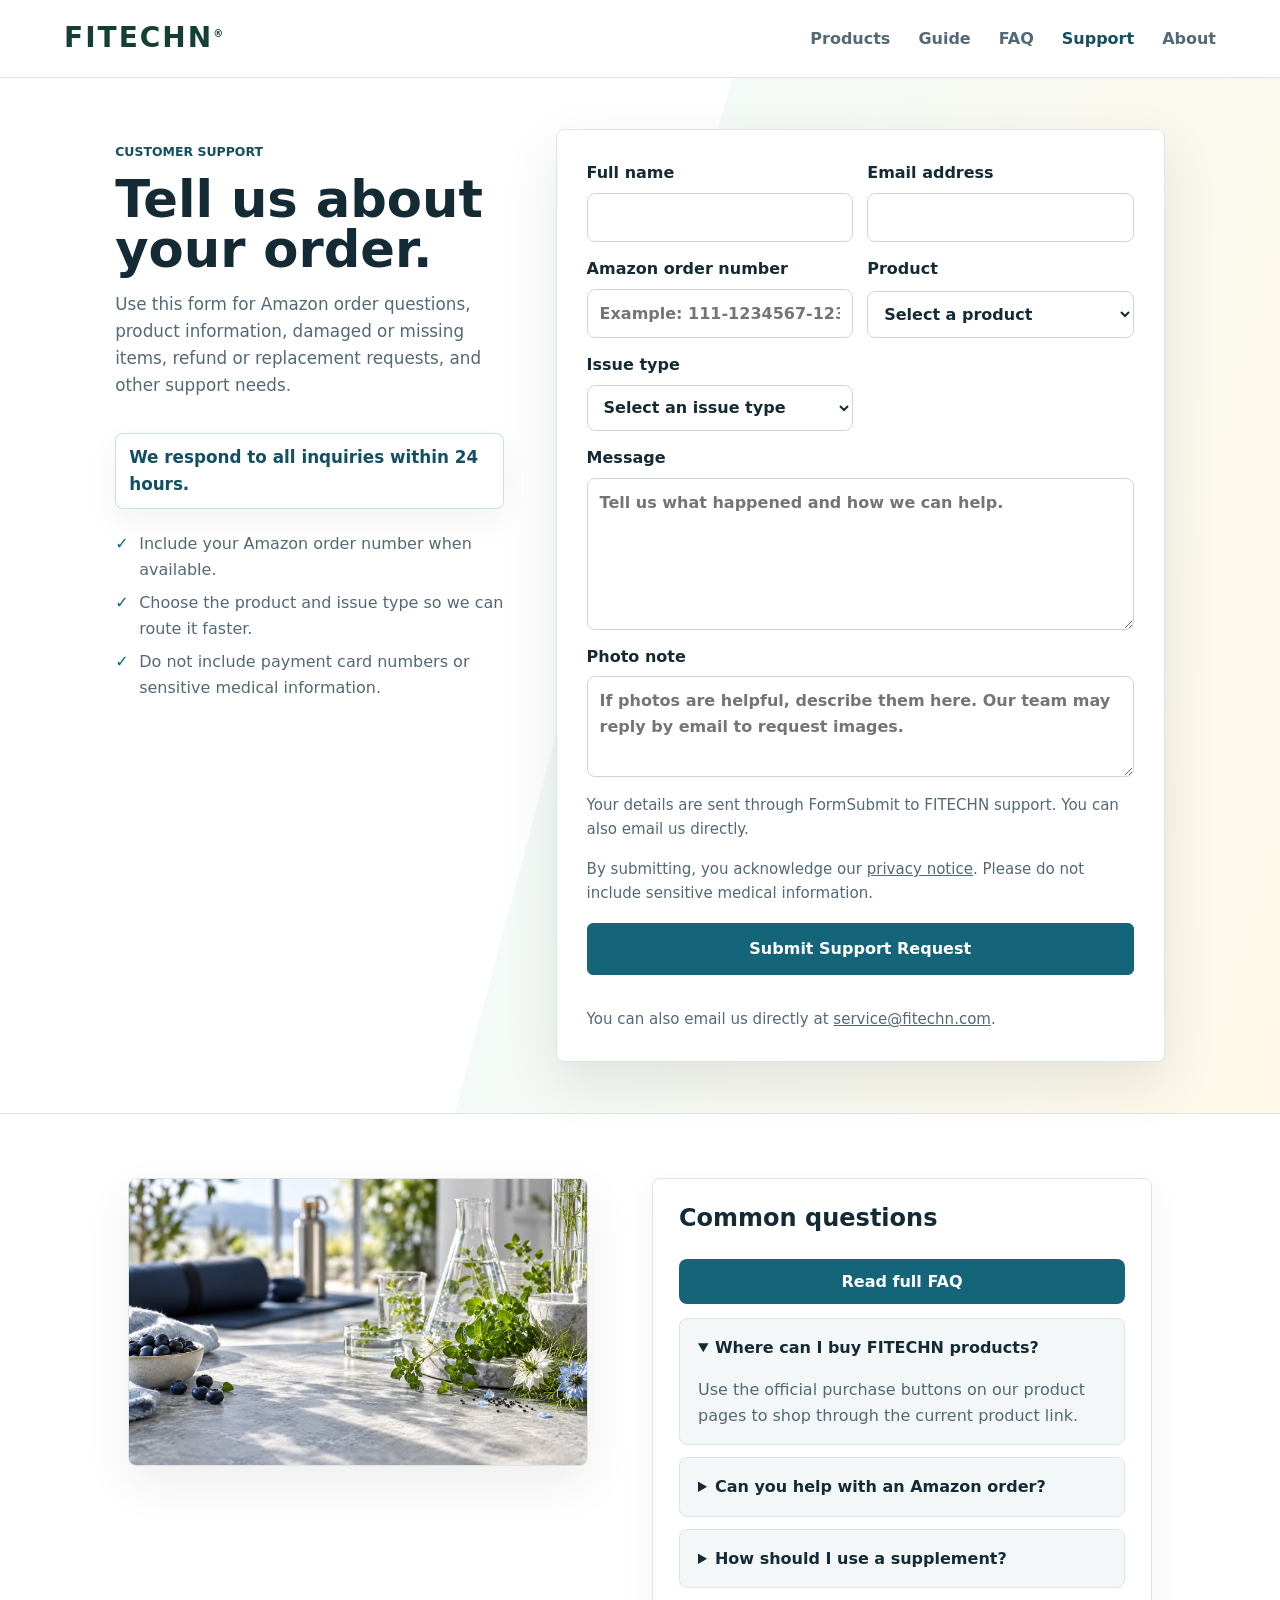
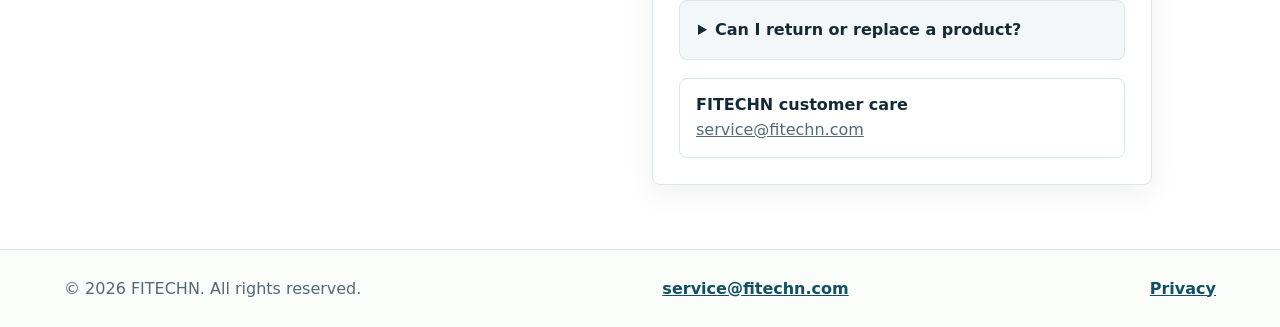
==== commit 9e9f6fac: "Fix support submission confirmation and thank-you redirect" ====
--- a/support.html
+++ b/support.html
@@ -34,4 +34,4 @@
   <figure><img src="assets/brand-studio.png" alt="Illustrative everyday wellness setup with botanical ingredients and training accessories"></figure>
   <aside class="faq-panel support-faq-panel"><h2>Common questions</h2><a class="text-link faq-more-link faq-more-link-top" href="faq.html">Read full FAQ</a><details open><summary>Where can I buy FITECHN products?</summary><p>Use the official purchase buttons on our product pages to shop through the current product link.</p></details><details><summary>Can you help with an Amazon order?</summary><p>Yes. Please include your Amazon order number, product name, email address, and a short explanation of the issue.</p></details><details><summary>How should I use a supplement?</summary><p>Follow the directions on the product label. If you have a medical condition, take medication, are pregnant, or are nursing, ask a healthcare professional first.</p></details><details><summary>Can I return or replace a product?</summary><p>Share your order details with our support team. We will review the request and guide you based on the situation and order policy.</p></details><div class="company-note support-company-note"><strong>FITECHN customer care</strong><br><a href="mailto:service@fitechn.com">service@fitechn.com</a></div></aside>
 </section>
-</main><footer class="site-footer"><p>&copy; <span id="year"></span> FITECHN. All rights reserved.</p><a href="mailto:service@fitechn.com">service@fitechn.com</a><a href="privacy.html">Privacy</a></footer><script src="products-data.js?v=20261020"></script><script src="site.js?v=wide-restored"></script></body></html>+</main><footer class="site-footer"><p>&copy; <span id="year"></span> FITECHN. All rights reserved.</p><a href="mailto:service@fitechn.com">service@fitechn.com</a><a href="privacy.html">Privacy</a></footer><script src="products-data.js?v=20261020"></script><script src="site.js?v=support-launch-20261020"></script></body></html>
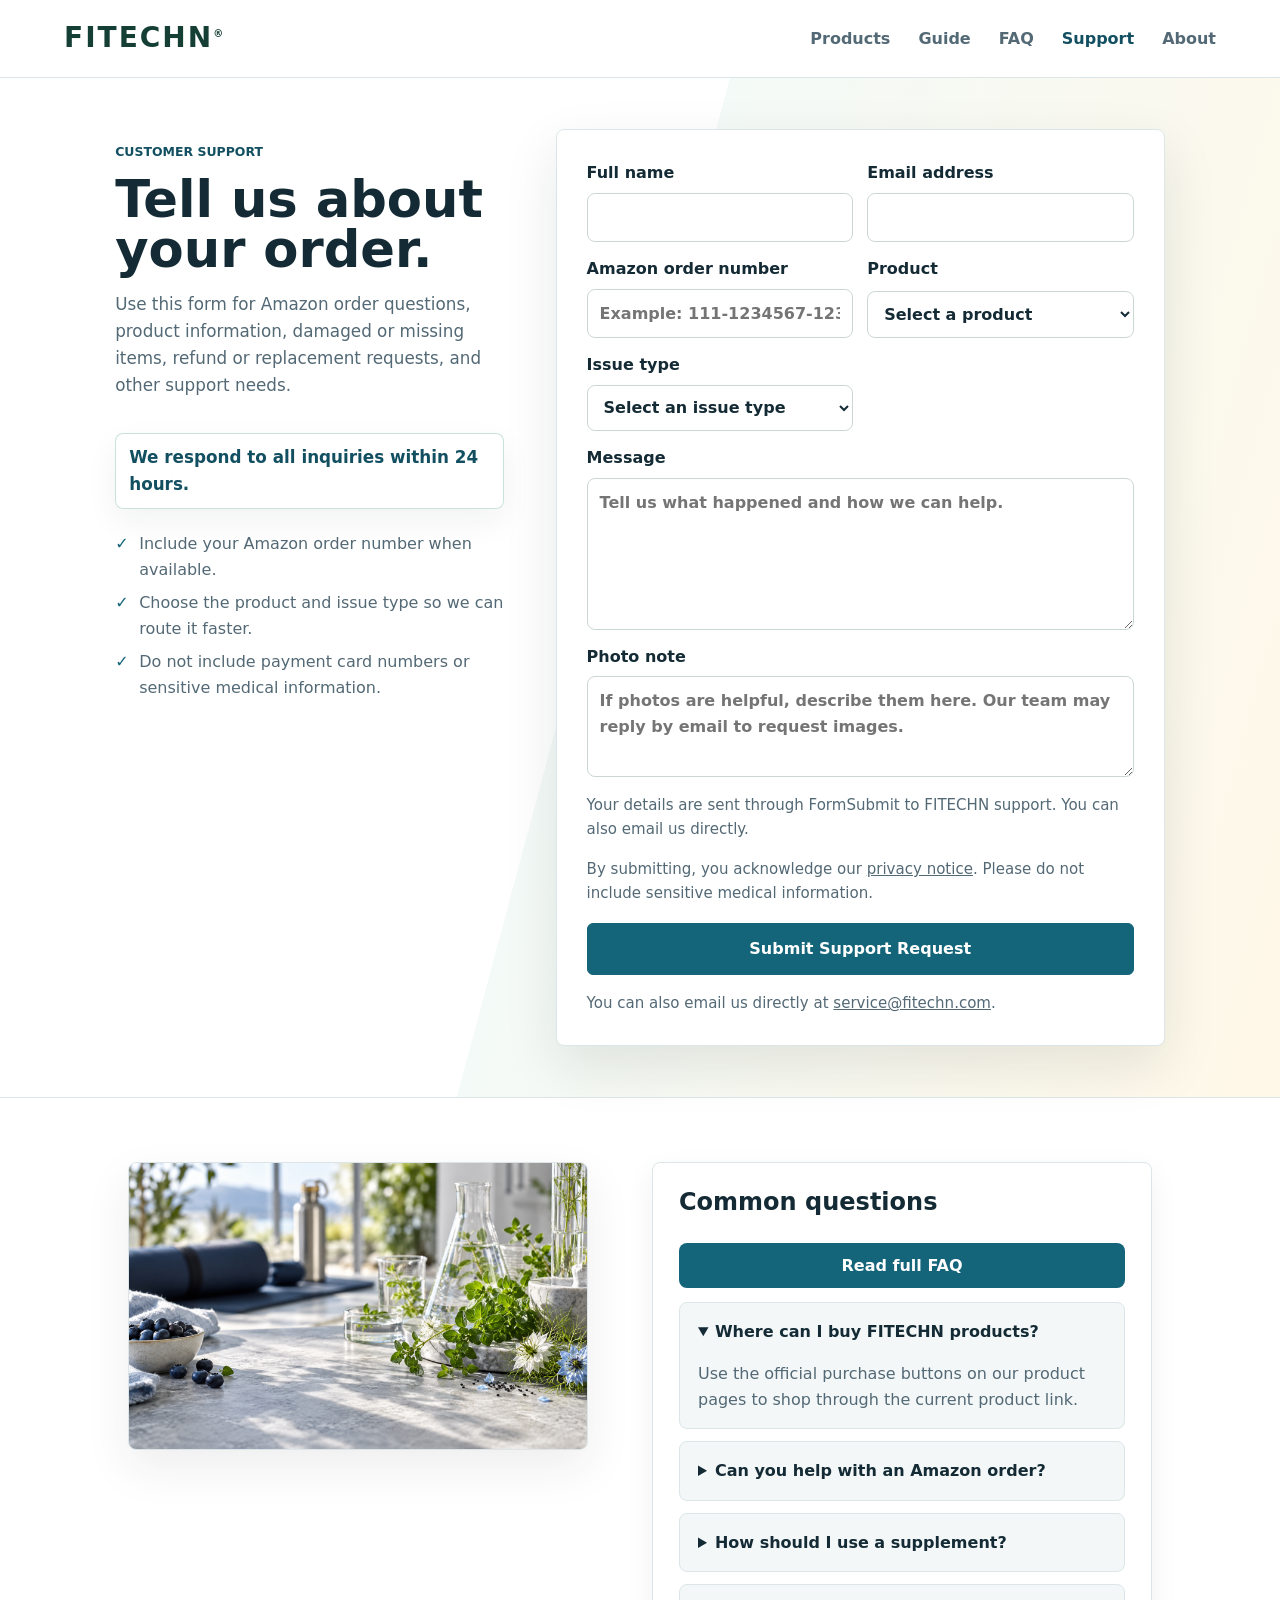
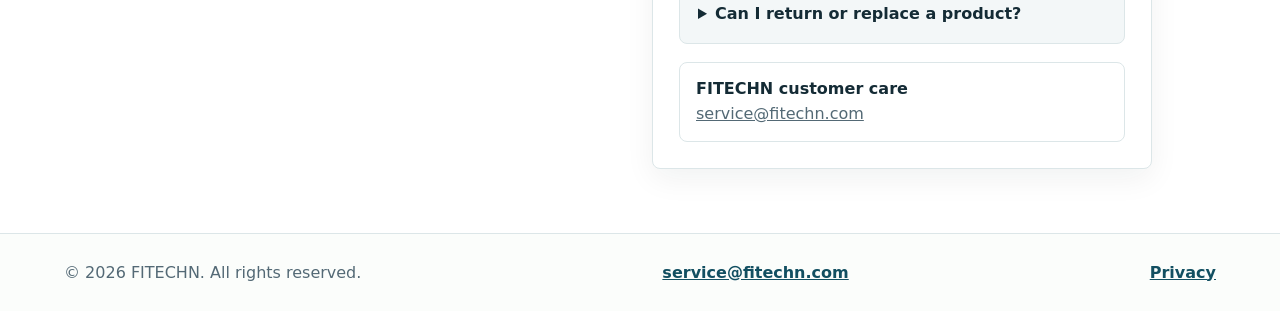
==== commit a16f10e4: "Restore verified native support submission" ====
--- a/support.html
+++ b/support.html
@@ -34,4 +34,4 @@
   <figure><img src="assets/brand-studio.png" alt="Illustrative everyday wellness setup with botanical ingredients and training accessories"></figure>
   <aside class="faq-panel support-faq-panel"><h2>Common questions</h2><a class="text-link faq-more-link faq-more-link-top" href="faq.html">Read full FAQ</a><details open><summary>Where can I buy FITECHN products?</summary><p>Use the official purchase buttons on our product pages to shop through the current product link.</p></details><details><summary>Can you help with an Amazon order?</summary><p>Yes. Please include your Amazon order number, product name, email address, and a short explanation of the issue.</p></details><details><summary>How should I use a supplement?</summary><p>Follow the directions on the product label. If you have a medical condition, take medication, are pregnant, or are nursing, ask a healthcare professional first.</p></details><details><summary>Can I return or replace a product?</summary><p>Share your order details with our support team. We will review the request and guide you based on the situation and order policy.</p></details><div class="company-note support-company-note"><strong>FITECHN customer care</strong><br><a href="mailto:service@fitechn.com">service@fitechn.com</a></div></aside>
 </section>
-</main><footer class="site-footer"><p>&copy; <span id="year"></span> FITECHN. All rights reserved.</p><a href="mailto:service@fitechn.com">service@fitechn.com</a><a href="privacy.html">Privacy</a></footer><script src="products-data.js?v=20261020"></script><script src="site.js?v=support-launch-20261020"></script></body></html>
+</main><footer class="site-footer"><p>&copy; <span id="year"></span> FITECHN. All rights reserved.</p><a href="mailto:service@fitechn.com">service@fitechn.com</a><a href="privacy.html">Privacy</a></footer><script src="products-data.js?v=20261020"></script><script src="site.js?v=support-native-20261020"></script></body></html>
